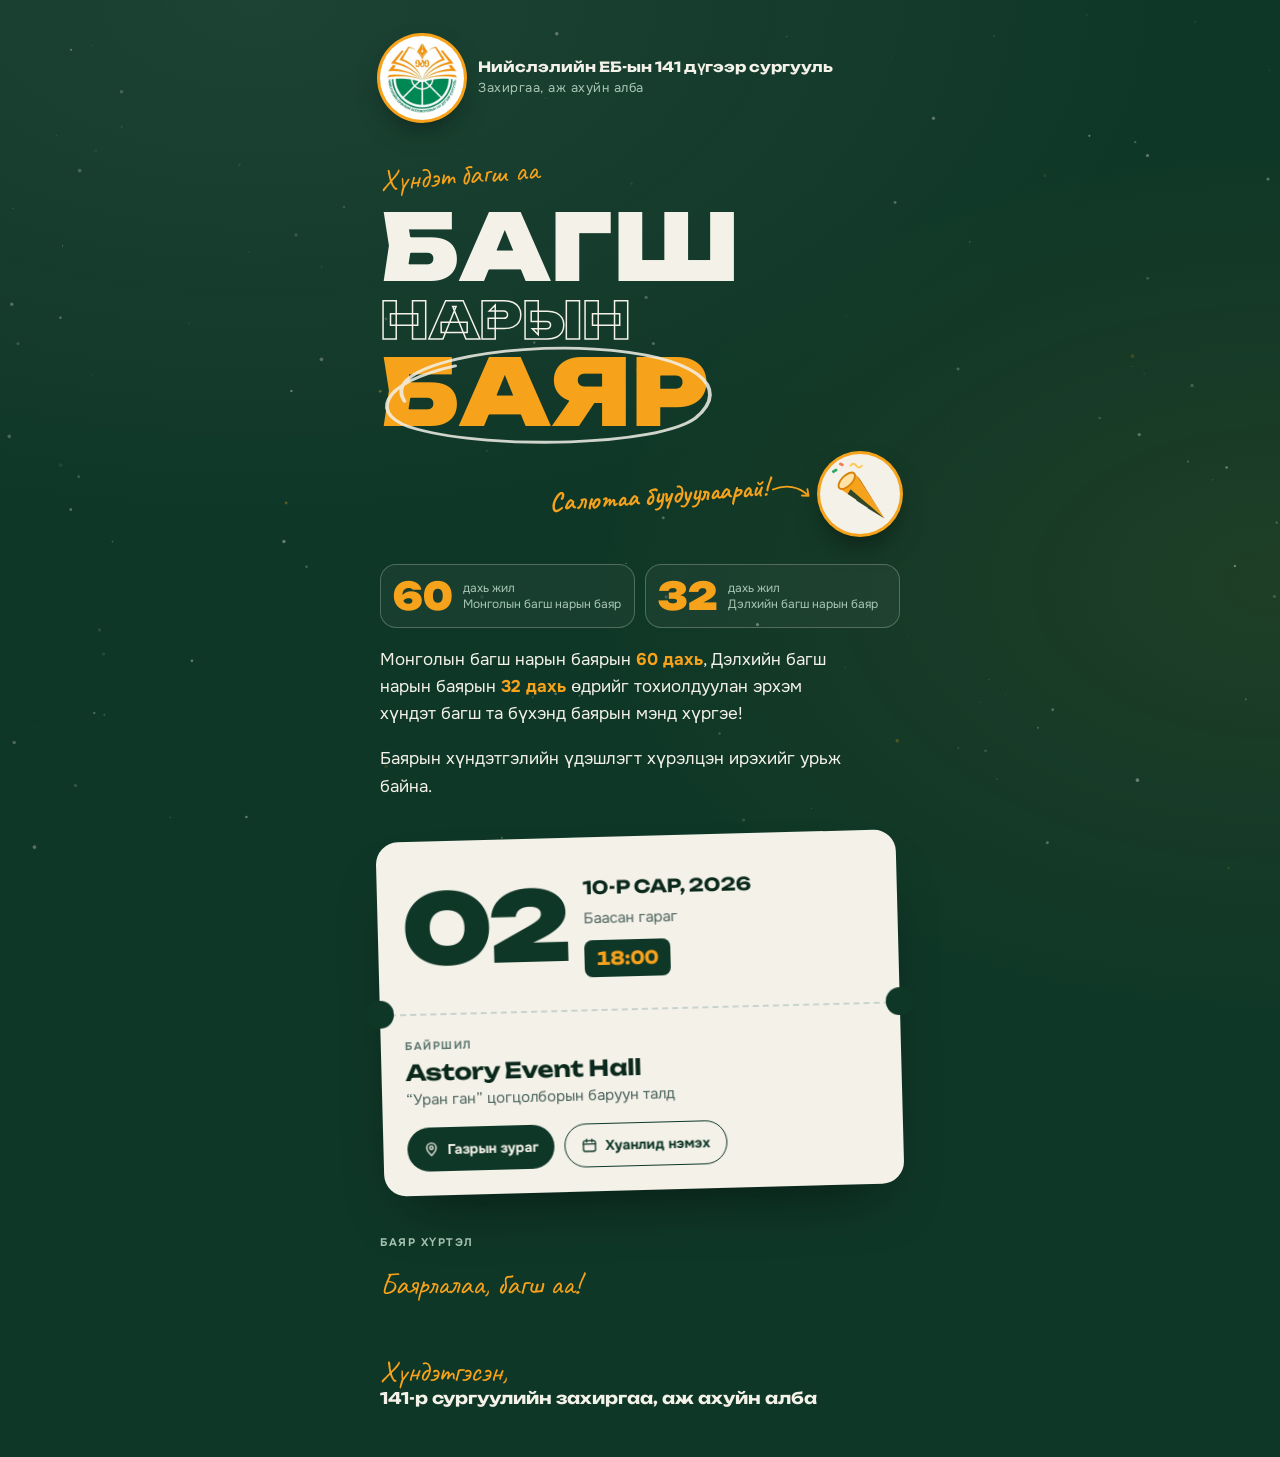
==== urilga/index.html @ 79b298d9 "Багш нарын баярын урилга нэмэв (urilga/) Co-Authored-By: Claude Opus 5.5 <noreply@anthropic.com> Cla" ====
<!doctype html>
<html lang="mn">
<head>
<meta charset="utf-8">
<meta name="viewport" content="width=device-width, initial-scale=1, viewport-fit=cover">
<meta name="theme-color" content="#0F3727">
<meta property="og:title" content="Багш нарын баярын урилга">
<meta property="og:description" content="141-р сургуулийн захиргаа, аж ахуйн алба · 2026.10.02, 18:00 · Astory Event Hall">
<style>html,body{margin:0}:root{padding-top:env(safe-area-inset-top,0px);padding-bottom:env(safe-area-inset-bottom,0px)}img{max-width:100%}[hidden]{display:none!important}</style>
<title>Багш нарын баярын урилга</title>
<link rel="preconnect" href="https://fonts.googleapis.com">
<link rel="preconnect" href="https://fonts.gstatic.com" crossorigin>
<link rel="stylesheet" href="https://fonts.googleapis.com/css2?family=Unbounded:wght@400;700;900&family=Onest:wght@400;500;700&family=Caveat:wght@600;700&display=swap">
<style>
  :root {
    color-scheme: dark;
    --board: #0F3727;
    --board-2: #15472F;
    --board-3: #0A281B;
    --chalk: #F3F1E8;
    --chalk-dim: #A9C6B5;
    --marigold: #F7A21B;
    --coral: #F2795A;
    --display: "Unbounded", "Arial Black", Arial, sans-serif;
    --body: "Onest", "Segoe UI", Arial, sans-serif;
    --hand: "Caveat", "Comic Sans MS", cursive;
  }
  html { background: var(--board-3); }
  body {
    background:
      radial-gradient(120% 60% at 20% 0%, rgba(255,255,255,.06), transparent 60%),
      radial-gradient(90% 50% at 100% 40%, rgba(247,162,27,.07), transparent 60%),
      var(--board);
    color: var(--chalk);
    font-family: var(--body);
    font-size: 16px;
    line-height: 1.6;
    min-height: 100%;
    padding: 0 16px;
    overflow-x: hidden;
  }
  #dust { position: fixed; inset: 0; width: 100%; height: 100%; pointer-events: none; z-index: 0; }
  .wrap { position: relative; z-index: 1; max-width: 520px; margin: 0 auto; padding-block: 36px 48px; }

  .top { display: flex; align-items: center; gap: 14px; }
  .logo {
    width: 84px; height: 84px; flex: none; border-radius: 50%; background: #fff;
    padding: 6px; box-sizing: border-box; object-fit: contain;
    box-shadow: 0 0 0 3px var(--marigold), 0 12px 30px -10px rgba(0,0,0,.6);
  }
  .org { display: grid; gap: 2px; min-width: 0; }
  .school { font-family: var(--display); font-weight: 700; font-size: 14px; line-height: 1.3; text-wrap: balance; }
  .from { font-size: 13px; color: var(--chalk-dim); letter-spacing: .04em; }

  .hero { margin-top: 40px; position: relative; }
  .hero .kicker { font-family: var(--hand); font-size: 30px; color: var(--marigold); line-height: 1; transform: rotate(-4deg); display: inline-block; }
  h1 { margin: 10px 0 0; font-family: var(--display); font-weight: 900; line-height: .95; letter-spacing: -.02em; text-transform: uppercase; }
  h1 .l1 { display: block; font-size: clamp(54px, 17vw, 92px); }
  h1 .l2 { display: block; font-size: clamp(30px, 9.4vw, 51px); color: transparent; -webkit-text-stroke: 1.5px var(--chalk); margin-top: 6px; }
  h1 .l3 { display: inline-block; position: relative; font-size: clamp(54px, 17vw, 92px); color: var(--marigold); margin-top: 4px; }
  .ring { position: absolute; left: -8%; top: -14%; width: 116%; height: 128%; overflow: visible; pointer-events: none; }
  .ring path { fill: none; stroke: var(--chalk); stroke-width: 3; stroke-linecap: round; stroke-dasharray: 900; stroke-dashoffset: 0; animation: draw 1.4s .5s ease-out backwards; opacity: .85; }
  @keyframes draw { from { stroke-dashoffset: 900; } }

  .rise { animation: rise .8s cubic-bezier(.2,.7,.2,1) backwards; }
  .d1 { animation-delay: .05s } .d2 { animation-delay: .15s } .d3 { animation-delay: .25s } .d4 { animation-delay: .35s }
  @keyframes rise { from { transform: translateY(18px); } }

  .note { margin: 18px 0 0; font-size: 17px; max-width: 42ch; color: var(--chalk); }
  .years { display: grid; grid-template-columns: 1fr 1fr; gap: 10px; margin-top: 30px; }
  .yr { display: flex; align-items: center; gap: 10px; border: 1.5px solid rgba(243,241,232,.25); border-radius: 16px; padding: 12px 12px; background: rgba(255,255,255,.04); }
  .yn { font-family: var(--display); font-weight: 900; font-size: 38px; line-height: 1; color: var(--marigold); font-variant-numeric: tabular-nums; }
  .yt { font-size: 12px; line-height: 1.35; color: var(--chalk-dim); }
  .note b { color: var(--marigold); font-weight: 700; }

  /* Ticket */
  .ticket {
    margin-top: 36px; background: var(--chalk); color: var(--board-3);
    border-radius: 22px; position: relative;
    box-shadow: 0 30px 60px -30px rgba(0,0,0,.6);
    transform: rotate(-1.5deg);
  }
  .ticket::before, .ticket::after {
    content: ""; position: absolute; top: 158px; width: 28px; height: 28px; border-radius: 50%; background: var(--board);
  }
  .ticket::before { left: -14px; } .ticket::after { right: -14px; }
  .t-date { display: grid; grid-template-columns: auto 1fr; gap: 16px; align-items: center; padding: 26px 24px 22px; height: 172px; box-sizing: border-box; }
  .t-day { font-family: var(--display); font-weight: 900; font-size: 96px; line-height: .85; letter-spacing: -.04em; color: var(--board); }
  .t-meta { display: grid; gap: 4px; }
  .t-meta .m { font-family: var(--display); font-weight: 700; font-size: 18px; text-transform: uppercase; }
  .t-meta .w { font-size: 15px; color: #4B635C; }
  .t-meta .time { display: inline-block; justify-self: start; margin-top: 6px; background: var(--board); color: var(--marigold); font-family: var(--display); font-weight: 700; font-size: 18px; padding: 4px 12px; border-radius: 8px; font-variant-numeric: tabular-nums; }
  .t-place { border-top: 2px dashed #C9D3CD; padding: 22px 24px 24px; }
  .label { font-size: 11px; font-weight: 700; letter-spacing: .14em; text-transform: uppercase; color: #5E7770; }
  .venue { font-family: var(--display); font-weight: 700; font-size: 22px; line-height: 1.2; margin-top: 4px; }
  .venue-sub { font-size: 15px; color: #4B635C; margin-top: 2px; }
  .actions { display: flex; flex-wrap: wrap; gap: 10px; margin-top: 16px; }
  .btn {
    display: inline-flex; align-items: center; gap: 8px; text-decoration: none;
    font-weight: 700; font-size: 14px; border-radius: 999px; padding: 10px 16px;
    transition: transform .15s ease, background .15s ease;
  }
  .btn:hover { transform: translateY(-2px); }
  .btn:focus-visible { outline: 3px solid var(--coral); outline-offset: 3px; }
  .btn.primary { background: var(--board); color: var(--chalk); }
  .btn.ghost { border: 1.5px solid var(--board); color: var(--board); }
  .btn svg { width: 16px; height: 16px; }

  /* Countdown */
  .count { margin-top: 44px; }
  .count .label { color: var(--chalk-dim); }
  .cells { display: grid; grid-template-columns: repeat(4, 1fr); gap: 8px; margin-top: 10px; }
  .cell { border: 1.5px solid rgba(243,241,232,.25); border-radius: 14px; padding: 12px 6px 10px; text-align: center; background: rgba(255,255,255,.03); }
  .cell .n { font-family: var(--display); font-weight: 700; font-size: clamp(24px, 7vw, 34px); line-height: 1; font-variant-numeric: tabular-nums; }
  .cell .u { font-size: 12px; color: var(--chalk-dim); margin-top: 6px; }
  .done { font-family: var(--hand); font-size: 30px; color: var(--marigold); margin-top: 8px; }

  .sign { margin-top: 48px; display: grid; gap: 2px; }
  .sign .h { font-family: var(--hand); font-size: 30px; color: var(--marigold); line-height: 1; }
  .sign .w { font-family: var(--display); font-weight: 700; font-size: 16px; line-height: 1.35; }
  .sign .s { font-size: 14px; color: var(--chalk-dim); }

  @media (max-width: 380px) {
    .t-day { font-size: 78px; }
    .t-date { padding: 22px 18px 18px; gap: 12px; }
    .t-place { padding: 20px 18px 22px; }
  }
  @media (prefers-reduced-motion: reduce) {
    .rise, .ring path, .ch, .logo, .float, .n.flip, .popper, .popper .cone, .popper .bits { animation: none !important; }
    .btn:hover { transform: none; }
  }

  /* Motion */
  .ch { display: inline-block; animation: pop .7s cubic-bezier(.2,1.4,.4,1) backwards; will-change: transform; }
  @keyframes pop { from { transform: translateY(.55em) rotate(10deg) scale(.7); opacity: .15; } }
  .logo { animation: spinIn 1.1s cubic-bezier(.2,.8,.2,1) backwards, halo 3.2s 1.2s ease-in-out infinite; }
  @keyframes spinIn { from { transform: rotateY(260deg) scale(.6); } }
  @keyframes halo {
    0%,100% { box-shadow: 0 0 0 3px var(--marigold), 0 0 0 3px rgba(247,162,27,.35), 0 12px 30px -10px rgba(0,0,0,.6); }
    50% { box-shadow: 0 0 0 3px var(--marigold), 0 0 0 12px rgba(247,162,27,0), 0 12px 30px -10px rgba(0,0,0,.6); }
  }
  .logo:focus-visible { outline: 3px solid var(--chalk); outline-offset: 4px; }
  .float { animation: float 6s ease-in-out infinite; }
  @keyframes float { 0%,100% { transform: translateY(0); } 50% { transform: translateY(-8px); } }
  .ticket { transition: transform .25s ease-out; transform-style: preserve-3d; }
  .n.flip { animation: flip .45s cubic-bezier(.3,1.3,.5,1); }
  @keyframes flip { from { transform: rotateX(90deg); opacity: .3; } }
  .pop-row { display: flex; align-items: center; justify-content: flex-end; gap: 6px; margin-top: 18px; }
  .popper {
    position: relative; flex: none;
    width: 80px; height: 80px; border-radius: 50%; border: 0; padding: 6px; cursor: pointer;
    background: var(--chalk); box-shadow: 0 0 0 3px var(--marigold), 0 14px 30px -8px rgba(0,0,0,.6);
    -webkit-tap-highlight-color: transparent; touch-action: manipulation;
    animation: nudge 4s 2s ease-in-out infinite;
    transition: transform .12s ease;
  }
  .popper:active { transform: scale(.93); }
  .popper:focus-visible { outline: 3px solid var(--chalk); outline-offset: 5px; }
  .pop-svg { width: 100%; height: 100%; display: block; overflow: visible; }
  .popper .cone { transform-origin: 62px 62px; }
  .popper.fire .cone { animation: recoil .45s cubic-bezier(.2,1.5,.4,1); }
  .popper.fire .bits { animation: bitsOut .45s ease-out; }
  @keyframes recoil { 0% { transform: translate(6px,6px) scale(.9); } 100% { transform: none; } }
  @keyframes bitsOut { 0% { transform: translate(-8px,-8px) scale(1.3); opacity: .2; } 100% { transform: none; opacity: 1; } }
  @keyframes nudge { 0%, 80%, 100% { transform: rotate(0); } 84% { transform: rotate(-12deg); } 88% { transform: rotate(10deg); } 92% { transform: rotate(-6deg); } 96% { transform: rotate(3deg); } }
  .hint {
    display: inline-flex; align-items: flex-end; gap: 2px;
    font-family: var(--hand); font-size: 26px; font-weight: 700; line-height: 1.05; color: var(--marigold);
    transform: rotate(-4deg); text-align: right;
  }
  .hint .arrow { width: 44px; height: 24px; flex: none; margin-bottom: -6px; }
  #confetti { position: fixed; inset: 0; width: 100%; height: 100%; pointer-events: none; z-index: 5; }
</style>
</head>
<body>


<canvas id="dust" aria-hidden="true"></canvas>
<canvas id="confetti" aria-hidden="true"></canvas>

<main class="wrap">
  <div class="top rise d1">
    <img class="logo" id="logo" src="[data-uri]" alt="Нийслэлийн ерөнхий боловсролын 141 дүгээр сургуулийн лого" width="84" height="84">
    <div class="org">
      <span class="school">Нийслэлийн ЕБ-ын 141 дүгээр сургууль</span>
      <span class="from">Захиргаа, аж ахуйн алба</span>
    </div>
  </div>

  <section class="hero rise d2">
    <span class="kicker">Хүндэт багш аа</span>
    <h1>
      <span class="l1">Багш</span>
      <span class="l2">нарын</span>
      <span class="l3">баяр
        <svg class="ring" viewBox="0 0 300 120" preserveAspectRatio="none" aria-hidden="true">
          <path d="M40 70 C 20 30, 120 8, 190 14 C 270 20, 300 55, 270 88 C 240 118, 110 122, 50 100 C 10 86, 20 50, 80 32"/>
        </svg>
      </span>
    </h1>

    <div class="pop-row">
      <span class="hint" aria-hidden="true">Салютаа буудуулаарай!
        <svg viewBox="0 0 60 30" class="arrow"><path d="M4 8 C 22 2, 40 6, 52 20 M52 20 l-9 -1 M52 20 l-1 -9" fill="none" stroke="currentColor" stroke-width="2.5" stroke-linecap="round"/></svg>
      </span>
    <button class="popper" id="popper" type="button" aria-label="Цаасан салют буудуулах">
      <svg class="pop-svg" viewBox="0 0 72 72" aria-hidden="true">
        <g class="cone">
          <path d="M62 62 L14 30 Q20 18 30 14 Z" fill="#F7A21B"/>
          <path d="M62 62 L23 36 L26 31 Z M62 62 L32 43 L35 39 Z M62 62 L44 51 L46 48 Z" fill="#0F3727" opacity=".85"/>
          <path d="M62 62 L36 20 Q34 18 30 14 Z" fill="#D9820A"/>
          <ellipse cx="22" cy="22" rx="11" ry="5.5" transform="rotate(-45 22 22)" fill="#FFE2A8" stroke="#D9820A" stroke-width="2"/>
        </g>
        <g class="bits">
          <rect x="6" y="10" width="6" height="3" rx="1" fill="#2FA866" transform="rotate(-30 9 11)"/>
          <rect x="14" y="3" width="5" height="3" rx="1" fill="#F2795A" transform="rotate(25 16 4)"/>
          <circle cx="4" cy="22" r="2" fill="#F3F1E8"/>
          <path d="M26 6 q3 -4 6 0 t6 0" fill="none" stroke="#FFC857" stroke-width="2" stroke-linecap="round"/>
        </g>
      </svg>
    </button>
    </div>
    <div class="years">
      <div class="yr"><span class="yn" data-to="60">60</span><span class="yt">дахь жил<br>Монголын багш нарын баяр</span></div>
      <div class="yr"><span class="yn" data-to="32">32</span><span class="yt">дахь жил<br>Дэлхийн багш нарын баяр</span></div>
    </div>
    <p class="note">Монголын багш нарын баярын <b>60 дахь</b>, Дэлхийн багш нарын баярын <b>32 дахь</b> өдрийг тохиолдуулан эрхэм хүндэт багш та бүхэнд баярын мэнд хүргэе!</p>
    <p class="note">Баярын хүндэтгэлийн үдэшлэгт хүрэлцэн ирэхийг урьж байна.</p>
  </section>

  <div class="float"><article class="ticket rise d3" id="ticket" aria-label="Үдэшлэгийн мэдээлэл">
    <div class="t-date">
      <div class="t-day" aria-hidden="true">02</div>
      <div class="t-meta">
        <span class="m">10-р сар, 2026</span>
        <span class="w">Баасан гараг</span>
        <span class="time">18:00</span>
      </div>
    </div>
    <div class="t-place">
      <div class="label">Байршил</div>
      <div class="venue">Astory Event Hall</div>
      <div class="venue-sub">“Уран ган” цогцолборын баруун талд</div>
      <div class="actions">
        <a class="btn primary" href="https://www.google.com/maps/search/?api=1&amp;query=Astory+Event+Hall+Ulaanbaatar" target="_blank" rel="noopener">
          <svg viewBox="0 0 24 24" fill="none" stroke="currentColor" stroke-width="2" stroke-linecap="round" stroke-linejoin="round" aria-hidden="true"><path d="M12 21s-7-6.2-7-11.5A7 7 0 0 1 19 9.5C19 14.8 12 21 12 21z"/><circle cx="12" cy="9.5" r="2.5"/></svg>
          Газрын зураг
        </a>
        <a class="btn ghost" href="https://calendar.google.com/calendar/render?action=TEMPLATE&amp;text=%D0%91%D0%B0%D0%B3%D1%88%20%D0%BD%D0%B0%D1%80%D1%8B%D0%BD%20%D0%B1%D0%B0%D1%8F%D1%80%D1%8B%D0%BD%20%D2%AF%D0%B4%D1%8D%D1%88%D0%BB%D1%8D%D0%B3&amp;dates=20261002T100000Z/20261002T140000Z&amp;location=Astory%20Event%20Hall%2C%20%D0%A3%D0%BB%D0%B0%D0%B0%D0%BD%D0%B1%D0%B0%D0%B0%D1%82%D0%B0%D1%80&amp;details=141-%D1%80%20%D1%81%D1%83%D1%80%D0%B3%D1%83%D1%83%D0%BB%D0%B8%D0%B9%D0%BD%20%D1%83%D1%80%D0%B8%D0%BB%D0%B3%D0%B0" target="_blank" rel="noopener">
          <svg viewBox="0 0 24 24" fill="none" stroke="currentColor" stroke-width="2" stroke-linecap="round" stroke-linejoin="round" aria-hidden="true"><rect x="3" y="5" width="18" height="16" rx="3"/><path d="M3 10h18M8 3v4M16 3v4"/></svg>
          Хуанлид нэмэх
        </a>
      </div>
    </div>
  </article></div>

  <section class="count rise d4" aria-live="polite">
    <div class="label">Баяр хүртэл</div>
    <div class="cells" id="cells">
      <div class="cell"><div class="n" id="cd-d">4</div><div class="u">хоног</div></div>
      <div class="cell"><div class="n" id="cd-h">04</div><div class="u">цаг</div></div>
      <div class="cell"><div class="n" id="cd-m">00</div><div class="u">минут</div></div>
      <div class="cell"><div class="n" id="cd-s">00</div><div class="u">секунд</div></div>
    </div>
    <div class="done" id="done" hidden></div>
  </section>

  <footer class="sign">
    <span class="h">Хүндэтгэсэн,</span>
    <span class="w">141-р сургуулийн захиргаа, аж ахуйн алба</span>
  </footer>
</main>


<script>
  // Countdown
  (function () {
    var target = Date.parse('2026-10-02T18:00:00+08:00');
    var end = target + 5 * 3600000;
    var el = { d: document.getElementById('cd-d'), h: document.getElementById('cd-h'), m: document.getElementById('cd-m'), s: document.getElementById('cd-s') };
    var cells = document.getElementById('cells'), done = document.getElementById('done');
    function pad(n) { return (n < 10 ? '0' : '') + n; }
    function tick() {
      var now = Date.now(), diff = target - now;
      if (diff <= 0) {
        cells.hidden = true; done.hidden = false;
        done.textContent = now < end ? 'Баяр эхэллээ, тавтай морилно уу!' : 'Баярлалаа, багш аа!';
        return;
      }
      var s = Math.floor(diff / 1000);
      set(el.d, String(Math.floor(s / 86400)));
      set(el.h, pad(Math.floor(s % 86400 / 3600)));
      set(el.m, pad(Math.floor(s % 3600 / 60)));
      set(el.s, pad(s % 60));
    }
    function set(node, v) {
      if (node.textContent === v) return;
      node.textContent = v;
      node.classList.remove('flip'); void node.offsetWidth; node.classList.add('flip');
    }
    tick(); setInterval(tick, 1000);
  })();

  // Chalk dust
  (function () {
    var c = document.getElementById('dust'), ctx = c.getContext('2d');
    var reduce = window.matchMedia && matchMedia('(prefers-reduced-motion: reduce)').matches;
    var dpr = Math.min(window.devicePixelRatio || 1, 2), W, H, P = [];
    function size() {
      W = c.clientWidth; H = c.clientHeight;
      c.width = W * dpr; c.height = H * dpr; ctx.setTransform(dpr, 0, 0, dpr, 0, 0);
    }
    function make() {
      P = [];
      var n = Math.round(W * H / 9000);
      for (var i = 0; i < n; i++) P.push({ x: Math.random() * W, y: Math.random() * H, r: Math.random() * 1.6 + .3, v: Math.random() * .25 + .05, a: Math.random() * .35 + .05, w: Math.random() * Math.PI * 2, g: Math.random() < .12 });
    }
    function draw() {
      ctx.clearRect(0, 0, W, H);
      for (var i = 0; i < P.length; i++) {
        var p = P[i];
        ctx.fillStyle = p.g ? 'rgba(247,162,27,' + p.a + ')' : 'rgba(243,241,232,' + p.a + ')';
        ctx.beginPath(); ctx.arc(p.x, p.y, p.r, 0, 6.283); ctx.fill();
        if (!reduce) {
          p.y -= p.v; p.w += .01; p.x += Math.sin(p.w) * .15;
          if (p.y < -5) { p.y = H + 5; p.x = Math.random() * W; }
        }
      }
      if (!reduce) requestAnimationFrame(draw);
    }
    size(); make(); draw();
    window.addEventListener('resize', function () { size(); make(); if (reduce) draw(); });
  })();
</script>

<script>
  (function () {
    var reduce = window.matchMedia && matchMedia('(prefers-reduced-motion: reduce)').matches;

    // Headline: letters pop in one by one
    var delay = 0.25;
    function split(textNode) {
      var t = textNode.textContent.trim(); if (!t) return;
      var frag = document.createDocumentFragment();
      Array.from(t).forEach(function (c) {
        var sp = document.createElement('span');
        sp.className = 'ch'; sp.textContent = c;
        sp.style.animationDelay = delay.toFixed(2) + 's'; delay += 0.05;
        frag.appendChild(sp);
      });
      textNode.parentNode.replaceChild(frag, textNode);
    }
    ['.l1', '.l2', '.l3'].forEach(function (sel) {
      var el = document.querySelector('h1 ' + sel);
      Array.from(el.childNodes).forEach(function (n) { if (n.nodeType === 3) split(n); });
      delay += 0.1;
    });
    document.querySelector('h1').setAttribute('aria-label', 'Багш нарын баяр');

    // 60 / 32 count up
    if (!reduce) {
      document.querySelectorAll('.yn[data-to]').forEach(function (el) {
        var to = +el.dataset.to, t0 = null, dur = 1400;
        function step(t) {
          if (!t0) t0 = t;
          var k = Math.min((t - t0) / dur, 1), e = 1 - Math.pow(1 - k, 3);
          el.textContent = Math.round(to * e);
          if (k < 1) requestAnimationFrame(step);
        }
        setTimeout(function () { requestAnimationFrame(step); }, 600);
      });
    }

    // Ticket tilt toward the pointer
    var ticket = document.getElementById('ticket');
    if (!reduce && window.matchMedia('(hover: hover)').matches) {
      ticket.addEventListener('pointermove', function (e) {
        var r = ticket.getBoundingClientRect();
        var x = (e.clientX - r.left) / r.width - .5, y = (e.clientY - r.top) / r.height - .5;
        ticket.style.transform = 'perspective(900px) rotateX(' + (-y * 8) + 'deg) rotateY(' + (x * 10) + 'deg) rotate(-1.5deg)';
      });
      ticket.addEventListener('pointerleave', function () { ticket.style.transform = ''; });
    }

    // Confetti
    var c = document.getElementById('confetti'), ctx = c.getContext('2d');
    var dpr = Math.min(window.devicePixelRatio || 1, 2), W, H, bits = [], running = false;
    var colors = ['#F7A21B', '#FFC857', '#2FA866', '#F3F1E8', '#F2795A'];
    function size() { W = c.clientWidth; H = c.clientHeight; c.width = W * dpr; c.height = H * dpr; ctx.setTransform(dpr, 0, 0, dpr, 0, 0); }
    size(); window.addEventListener('resize', size);
    function burst(x, y, n, dir, spread, power) {
      for (var i = 0; i < n; i++) {
        var a = dir + (Math.random() - .5) * spread, v = (8 + Math.random() * 10) * power;
        bits.push({ x: x, y: y, vx: Math.cos(a) * v, vy: Math.sin(a) * v, w: 6 + Math.random() * 6, h: 3 + Math.random() * 4,
          r: Math.random() * 6.28, vr: (Math.random() - .5) * .35, col: colors[i % colors.length], life: 0 });
      }
      if (!running) { running = true; requestAnimationFrame(loop); }
    }
    function loop() {
      ctx.clearRect(0, 0, W, H);
      bits = bits.filter(function (b) { return b.y < H + 40 && b.life < 260; });
      bits.forEach(function (b) {
        b.vy += .22; b.vx *= .985; b.vy *= .985; b.x += b.vx + Math.sin(b.life / 9) * .6; b.y += b.vy; b.r += b.vr; b.life++;
        ctx.save(); ctx.translate(b.x, b.y); ctx.rotate(b.r); ctx.scale(1, Math.cos(b.life / 6));
        ctx.fillStyle = b.col; ctx.fillRect(-b.w / 2, -b.h / 2, b.w, b.h); ctx.restore();
      });
      if (bits.length) requestAnimationFrame(loop); else { running = false; ctx.clearRect(0, 0, W, H); }
    }
    var popper = document.getElementById('popper'), count = 0;
    popper.addEventListener('click', function () {
      var r = popper.getBoundingClientRect();
      var x = r.left + r.width * .3, y = r.top + r.height * .3;
      popper.classList.remove('fire'); void popper.offsetWidth; popper.classList.add('fire');
      popper.classList.add('used');
      var small = W < 500;
      burst(x, y, small ? 110 : 150, -Math.PI * .75, .95, small ? 1 : 1.25);
      if (++count % 3 === 0) setTimeout(function () { burst(W * .5, H + 10, small ? 90 : 130, -Math.PI / 2, 1.1, small ? 1.1 : 1.35); }, 180);
      try { navigator.vibrate && navigator.vibrate(30); } catch (e) {}
    });
  })();
</script>

</body>
</html>
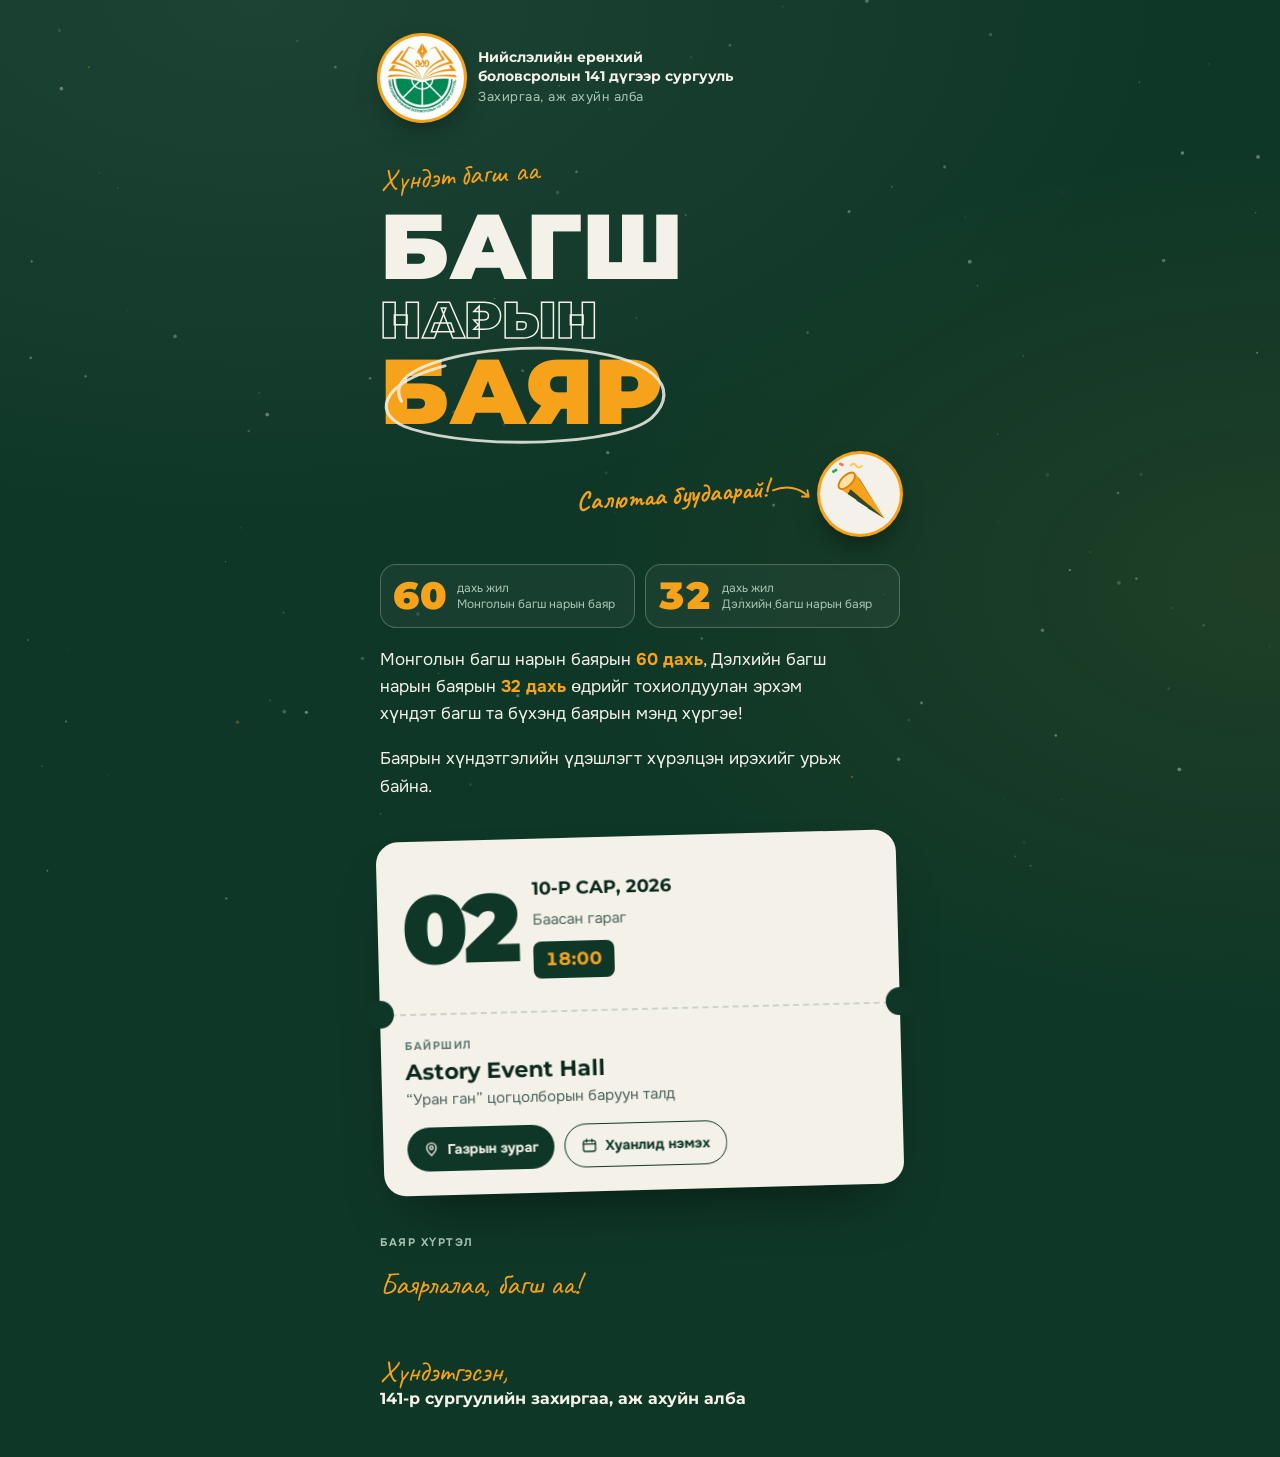
==== commit b3da62cd: "Урилга: Ө, Ү үсгийн фонт засав, сургуулийн нэр бүтнээр, салютын бичиг засав Co-Authored-By: Claude O" ====
--- a/urilga/index.html
+++ b/urilga/index.html
@@ -10,7 +10,7 @@
 <title>Багш нарын баярын урилга</title>
 <link rel="preconnect" href="https://fonts.googleapis.com">
 <link rel="preconnect" href="https://fonts.gstatic.com" crossorigin>
-<link rel="stylesheet" href="https://fonts.googleapis.com/css2?family=Unbounded:wght@400;700;900&family=Onest:wght@400;500;700&family=Caveat:wght@600;700&display=swap">
+<link rel="stylesheet" href="https://fonts.googleapis.com/css2?family=Montserrat:wght@600;700;800;900&family=Onest:wght@400;500;700&family=Caveat:wght@600;700&display=swap">
 <style>
   :root {
     color-scheme: dark;
@@ -21,7 +21,7 @@
     --chalk-dim: #A9C6B5;
     --marigold: #F7A21B;
     --coral: #F2795A;
-    --display: "Unbounded", "Arial Black", Arial, sans-serif;
+    --display: "Montserrat", "Arial Black", Arial, sans-serif;
     --body: "Onest", "Segoe UI", Arial, sans-serif;
     --hand: "Caveat", "Comic Sans MS", cursive;
   }
@@ -182,7 +182,7 @@
   <div class="top rise d1">
     <img class="logo" id="logo" src="[data-uri]" alt="Нийслэлийн ерөнхий боловсролын 141 дүгээр сургуулийн лого" width="84" height="84">
     <div class="org">
-      <span class="school">Нийслэлийн ЕБ-ын 141 дүгээр сургууль</span>
+      <span class="school">Нийслэлийн ерөнхий боловсролын 141 дүгээр сургууль</span>
       <span class="from">Захиргаа, аж ахуйн алба</span>
     </div>
   </div>
@@ -200,10 +200,10 @@
     </h1>
 
     <div class="pop-row">
-      <span class="hint" aria-hidden="true">Салютаа буудуулаарай!
+      <span class="hint" aria-hidden="true">Салютаа буудаарай!
         <svg viewBox="0 0 60 30" class="arrow"><path d="M4 8 C 22 2, 40 6, 52 20 M52 20 l-9 -1 M52 20 l-1 -9" fill="none" stroke="currentColor" stroke-width="2.5" stroke-linecap="round"/></svg>
       </span>
-    <button class="popper" id="popper" type="button" aria-label="Цаасан салют буудуулах">
+    <button class="popper" id="popper" type="button" aria-label="Цаасан салют буудах">
       <svg class="pop-svg" viewBox="0 0 72 72" aria-hidden="true">
         <g class="cone">
           <path d="M62 62 L14 30 Q20 18 30 14 Z" fill="#F7A21B"/>
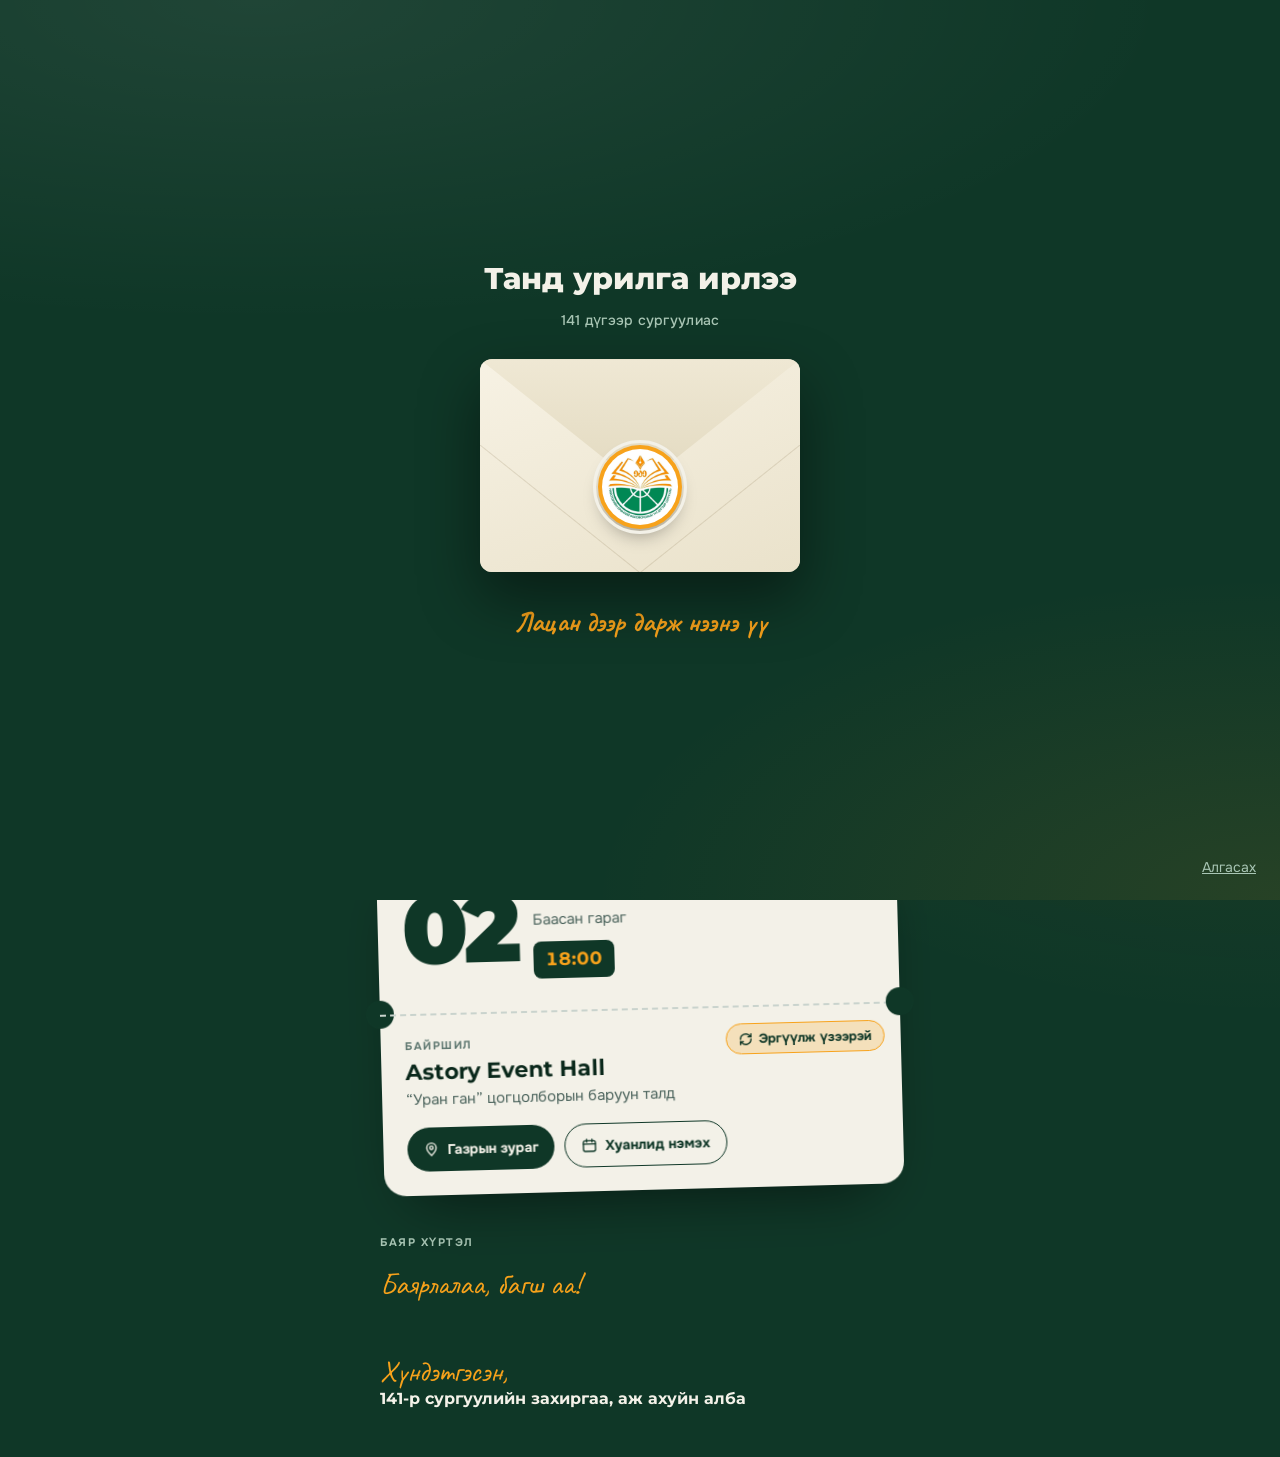
==== commit 87f73343: "Урилга: дугтуй нээгдэх эхлэл, эргэдэг тасалбар ба санамсаргүй магтаал, 60-ын гялбаа Co-Authored-By: " ====
--- a/urilga/index.html
+++ b/urilga/index.html
@@ -70,20 +70,142 @@
   .years { display: grid; grid-template-columns: 1fr 1fr; gap: 10px; margin-top: 30px; }
   .yr { display: flex; align-items: center; gap: 10px; border: 1.5px solid rgba(243,241,232,.25); border-radius: 16px; padding: 12px 12px; background: rgba(255,255,255,.04); }
   .yn { font-family: var(--display); font-weight: 900; font-size: 38px; line-height: 1; color: var(--marigold); font-variant-numeric: tabular-nums; }
+  .yr { position: relative; }
+  .shine {
+    background: linear-gradient(100deg, var(--marigold) 35%, #FFF4D6 50%, var(--marigold) 65%);
+    background-size: 300% 100%; -webkit-background-clip: text; background-clip: text; color: transparent;
+    animation: shine 3s 1.2s linear infinite;
+  }
+  @keyframes shine { from { background-position: 100% 0; } to { background-position: 0 0; } }
+  .spark {
+    position: absolute; width: 12px; height: 12px; background: #FFE39B; pointer-events: none;
+    clip-path: polygon(50% 0, 62% 38%, 100% 50%, 62% 62%, 50% 100%, 38% 62%, 0 50%, 38% 38%);
+    transform: scale(0); animation: twinkle 2.4s ease-in-out infinite;
+  }
+  .spark.s1 { left: 6px; top: -6px; animation-delay: 1.2s; }
+  .spark.s2 { left: 60px; top: 8px; width: 9px; height: 9px; animation-delay: 2s; }
+  .spark.s3 { left: 34px; bottom: -6px; width: 10px; height: 10px; animation-delay: 2.8s; }
+  @keyframes twinkle { 0%, 100% { transform: scale(0) rotate(0); } 45% { transform: scale(1) rotate(90deg); } 60% { transform: scale(0) rotate(120deg); } }
+
+  /* Envelope intro */
+  body.sealed { overflow: hidden; }
+  body.sealed .rise, body.sealed .ch, body.sealed .ring path, body.sealed .logo { animation-play-state: paused; }
+  .intro {
+    position: fixed; inset: 0; z-index: 50;
+    display: flex; flex-direction: column; align-items: center; justify-content: center; gap: 28px;
+    padding: calc(24px + env(safe-area-inset-top, 0px)) 16px calc(24px + env(safe-area-inset-bottom, 0px));
+    background:
+      radial-gradient(120% 60% at 20% 0%, rgba(255,255,255,.07), transparent 60%),
+      radial-gradient(90% 60% at 100% 100%, rgba(247,162,27,.10), transparent 60%),
+      var(--board);
+    transition: opacity .7s ease, visibility 0s .7s;
+  }
+  .intro.gone { opacity: 0; visibility: hidden; }
+  .intro-top { margin: 0; font-family: var(--display); font-weight: 800; font-size: clamp(22px, 6.4vw, 30px); text-align: center; text-wrap: balance; transition: opacity .4s; }
+  .intro-top small { display: block; font-family: var(--body); font-weight: 500; font-size: 14px; color: var(--chalk-dim); margin-top: 6px; letter-spacing: .02em; }
+  .env { position: relative; width: min(320px, 84vw); aspect-ratio: 3 / 2; perspective: 1200px; filter: drop-shadow(0 26px 30px rgba(0,0,0,.45)); animation: envIn .9s cubic-bezier(.2,.9,.3,1.2) backwards; }
+  @keyframes envIn { from { transform: translateY(40px) rotate(-6deg) scale(.9); opacity: 0; } }
+  .env-back { position: absolute; inset: 0; background: #DCD4BD; border-radius: 12px; }
+  .env-card {
+    position: absolute; left: 7%; right: 7%; top: 7%; bottom: 7%; z-index: 1;
+    background: var(--board); border: 2px solid var(--marigold); border-radius: 10px;
+    display: flex; flex-direction: column; align-items: center; justify-content: flex-start; padding-top: 14%; gap: 4px;
+    color: var(--chalk); text-align: center;
+    transition: transform 1s .5s cubic-bezier(.2,.8,.2,1);
+  }
+  .env-card b { font-family: var(--display); font-weight: 900; font-size: clamp(17px, 5vw, 21px); text-transform: uppercase; letter-spacing: -.01em; }
+  .env-card span { font-size: 13px; color: var(--marigold); font-weight: 700; letter-spacing: .08em; }
+  .env-front {
+    position: absolute; inset: 0; z-index: 2; border-radius: 12px;
+    background: linear-gradient(160deg, #F7F2E4, #EAE2CB);
+    clip-path: polygon(0 0, 50% 56%, 100% 0, 100% 100%, 0 100%);
+  }
+  .env-front::after {
+    content: ""; position: absolute; inset: 0;
+    background: linear-gradient(to top right, transparent calc(50% - 1px), rgba(120,100,60,.18) 50%, transparent calc(50% + 1px)) left bottom / 50% 60% no-repeat,
+                linear-gradient(to top left, transparent calc(50% - 1px), rgba(120,100,60,.18) 50%, transparent calc(50% + 1px)) right bottom / 50% 60% no-repeat;
+  }
+  .env-flap {
+    position: absolute; left: 0; right: 0; top: 0; height: 60%; z-index: 3;
+    background: linear-gradient(180deg, #EFE8D4, #E2D9BF);
+    clip-path: polygon(0 0, 100% 0, 50% 100%); border-radius: 12px 12px 0 0;
+    transform-origin: 50% 0;
+    transition: transform .6s .15s cubic-bezier(.5,0,.5,1), z-index 0s .45s;
+  }
+  .seal {
+    position: absolute; left: 50%; top: 60%; z-index: 4; transform: translate(-50%, -50%);
+    width: 76px; height: 76px; border-radius: 50%; border: 0; padding: 5px; cursor: pointer;
+    background: #fff; box-shadow: 0 0 0 4px var(--marigold), 0 10px 18px rgba(0,0,0,.35);
+    -webkit-tap-highlight-color: transparent; touch-action: manipulation;
+    animation: sealPulse 1.8s 1s ease-in-out infinite;
+    transition: transform .35s cubic-bezier(.5,-.4,.6,1), opacity .35s;
+  }
+  .seal img { width: 100%; height: 100%; border-radius: 50%; display: block; }
+  .seal:focus-visible { outline: 3px solid var(--chalk); outline-offset: 6px; }
+  @keyframes sealPulse {
+    0%, 100% { box-shadow: 0 0 0 4px var(--marigold), 0 0 0 4px rgba(247,162,27,.45), 0 10px 18px rgba(0,0,0,.35); }
+    50% { box-shadow: 0 0 0 4px var(--marigold), 0 0 0 18px rgba(247,162,27,0), 0 10px 18px rgba(0,0,0,.35); }
+  }
+  .intro-hint { margin: 0; font-family: var(--hand); font-size: 28px; font-weight: 700; color: var(--marigold); animation: bob 1.6s ease-in-out infinite; transition: opacity .3s; }
+  @keyframes bob { 0%, 100% { transform: translateY(0); } 50% { transform: translateY(-6px); } }
+  .skip {
+    position: absolute; right: 16px; bottom: calc(16px + env(safe-area-inset-bottom, 0px));
+    background: none; border: 0; color: var(--chalk-dim); font-family: var(--body); font-size: 14px; text-decoration: underline; cursor: pointer; padding: 8px;
+  }
+  .intro.open .seal { animation: none; transform: translate(-50%, -50%) scale(.2) rotate(-50deg); opacity: 0; }
+  .intro.open .env-flap { transform: rotateX(180deg); z-index: 0; }
+  .intro.open .env-card { transform: translateY(-58%); }
+  .intro.open .intro-hint, .intro.open .skip { opacity: 0; }
+  #confetti { z-index: 60 !important; }
   .yt { font-size: 12px; line-height: 1.35; color: var(--chalk-dim); }
   .note b { color: var(--marigold); font-weight: 700; }
 
   /* Ticket */
+  .tilt { margin-top: 36px; transition: transform .25s ease-out; }
   .ticket {
-    margin-top: 36px; background: var(--chalk); color: var(--board-3);
-    border-radius: 22px; position: relative;
+    position: relative; color: var(--board-3); cursor: pointer;
+    transform: rotate(-1.5deg); transform-style: preserve-3d;
+    transition: transform .8s cubic-bezier(.3,1.25,.4,1);
+    -webkit-tap-highlight-color: transparent;
+  }
+  .ticket.flipped { transform: rotate(1.5deg) rotateY(180deg); }
+  .face {
+    background: var(--chalk); border-radius: 22px;
     box-shadow: 0 30px 60px -30px rgba(0,0,0,.6);
-    transform: rotate(-1.5deg);
-  }
-  .ticket::before, .ticket::after {
+    -webkit-backface-visibility: hidden; backface-visibility: hidden;
+  }
+  .front { position: relative; }
+  .front::before, .front::after {
     content: ""; position: absolute; top: 158px; width: 28px; height: 28px; border-radius: 50%; background: var(--board);
   }
-  .ticket::before { left: -14px; } .ticket::after { right: -14px; }
+  .front::before { left: -14px; } .front::after { right: -14px; }
+  .back {
+    position: absolute; inset: 0; transform: rotateY(180deg);
+    background: var(--marigold); color: var(--board-3);
+    display: flex; flex-direction: column; padding: 26px 24px 24px; box-sizing: border-box; overflow: hidden;
+  }
+  .back .label { color: rgba(10,40,27,.7); }
+  .qmark { font-family: var(--display); font-weight: 900; font-size: 88px; line-height: .6; height: 44px; margin-top: 18px; color: var(--board); opacity: .9; }
+  .praise {
+    flex: 1; display: flex; align-items: center; margin: 4px 0 0;
+    font-family: var(--display); font-weight: 800; font-size: clamp(21px, 6.2vw, 27px); line-height: 1.28; text-wrap: balance;
+    transition: opacity .3s ease, transform .3s ease;
+  }
+  .praise.swap { opacity: 0; transform: translateY(8px); }
+  .praise-by { font-size: 13px; font-weight: 700; color: rgba(10,40,27,.75); margin-top: 10px; }
+  .b-actions { display: flex; flex-wrap: wrap; gap: 10px; margin-top: 16px; }
+  .b-actions button { font-family: var(--body); border: 0; cursor: pointer; }
+  .b-actions .ghost { background: transparent; }
+  .flip-hint {
+    position: absolute; top: 16px; right: 16px;
+    display: inline-flex; align-items: center; gap: 6px;
+    font-family: var(--body); font-size: 13px; font-weight: 700; color: var(--board);
+    background: rgba(247,162,27,.22); border: 1.5px solid var(--marigold); border-radius: 999px; padding: 6px 12px; cursor: pointer;
+    animation: hintPulse 2.6s 2.5s ease-in-out infinite;
+  }
+  .flip-hint svg { width: 14px; height: 14px; }
+  @keyframes hintPulse { 0%,100% { transform: scale(1); } 50% { transform: scale(1.07); } }
+  .t-place { position: relative; }
   .t-date { display: grid; grid-template-columns: auto 1fr; gap: 16px; align-items: center; padding: 26px 24px 22px; height: 172px; box-sizing: border-box; }
   .t-day { font-family: var(--display); font-weight: 900; font-size: 96px; line-height: .85; letter-spacing: -.04em; color: var(--board); }
   .t-meta { display: grid; gap: 4px; }
@@ -126,7 +248,8 @@
     .t-place { padding: 20px 18px 22px; }
   }
   @media (prefers-reduced-motion: reduce) {
-    .rise, .ring path, .ch, .logo, .float, .n.flip, .popper, .popper .cone, .popper .bits { animation: none !important; }
+    .rise, .ring path, .ch, .logo, .float, .n.flip, .popper, .popper .cone, .popper .bits, .shine, .spark, .flip-hint, .env, .seal, .intro-hint { animation: none !important; }
+    .ticket, .env-card, .env-flap, .seal { transition-duration: .01s !important; transition-delay: 0s !important; }
     .btn:hover { transform: none; }
   }
 
@@ -142,7 +265,6 @@
   .logo:focus-visible { outline: 3px solid var(--chalk); outline-offset: 4px; }
   .float { animation: float 6s ease-in-out infinite; }
   @keyframes float { 0%,100% { transform: translateY(0); } 50% { transform: translateY(-8px); } }
-  .ticket { transition: transform .25s ease-out; transform-style: preserve-3d; }
   .n.flip { animation: flip .45s cubic-bezier(.3,1.3,.5,1); }
   @keyframes flip { from { transform: rotateX(90deg); opacity: .3; } }
   .pop-row { display: flex; align-items: center; justify-content: flex-end; gap: 6px; margin-top: 18px; }
@@ -172,7 +294,7 @@
   #confetti { position: fixed; inset: 0; width: 100%; height: 100%; pointer-events: none; z-index: 5; }
 </style>
 </head>
-<body>
+<body class="sealed">
 
 
 <canvas id="dust" aria-hidden="true"></canvas>
@@ -221,14 +343,15 @@
     </button>
     </div>
     <div class="years">
-      <div class="yr"><span class="yn" data-to="60">60</span><span class="yt">дахь жил<br>Монголын багш нарын баяр</span></div>
+      <div class="yr"><span class="yn shine" data-to="60">60</span><span class="spark s1"></span><span class="spark s2"></span><span class="spark s3"></span><span class="yt">дахь жил<br>Монголын багш нарын баяр</span></div>
       <div class="yr"><span class="yn" data-to="32">32</span><span class="yt">дахь жил<br>Дэлхийн багш нарын баяр</span></div>
     </div>
     <p class="note">Монголын багш нарын баярын <b>60 дахь</b>, Дэлхийн багш нарын баярын <b>32 дахь</b> өдрийг тохиолдуулан эрхэм хүндэт багш та бүхэнд баярын мэнд хүргэе!</p>
     <p class="note">Баярын хүндэтгэлийн үдэшлэгт хүрэлцэн ирэхийг урьж байна.</p>
   </section>
 
-  <div class="float"><article class="ticket rise d3" id="ticket" aria-label="Үдэшлэгийн мэдээлэл">
+  <div class="float"><div class="tilt" id="tilt"><article class="ticket rise d3" id="ticket" aria-label="Үдэшлэгийн мэдээлэл">
+   <div class="face front" id="front">
     <div class="t-date">
       <div class="t-day" aria-hidden="true">02</div>
       <div class="t-meta">
@@ -238,6 +361,7 @@
       </div>
     </div>
     <div class="t-place">
+      <button class="flip-hint" type="button"><svg viewBox="0 0 24 24" fill="none" stroke="currentColor" stroke-width="2.4" stroke-linecap="round" stroke-linejoin="round" aria-hidden="true"><path d="M3 12a9 9 0 0 1 15.5-6.2L21 8M21 3v5h-5M21 12a9 9 0 0 1-15.5 6.2L3 16M3 21v-5h5"/></svg>Эргүүлж үзээрэй</button>
       <div class="label">Байршил</div>
       <div class="venue">Astory Event Hall</div>
       <div class="venue-sub">“Уран ган” цогцолборын баруун талд</div>
@@ -252,7 +376,18 @@
         </a>
       </div>
     </div>
-  </article></div>
+     </div>
+   <div class="face back" id="back" aria-hidden="true">
+      <div class="label">Танд зориулсан үг</div>
+      <div class="qmark" aria-hidden="true">“</div>
+      <p class="praise" id="praise" aria-live="polite"></p>
+      <div class="praise-by">141-р сургуулийн хамт олон</div>
+      <div class="b-actions">
+        <button class="btn primary" id="another" type="button">Өөр үг үзэх</button>
+        <button class="btn ghost" id="flipback" type="button">Буцаах</button>
+      </div>
+   </div>
+  </article></div></div>
 
   <section class="count rise d4" aria-live="polite">
     <div class="label">Баяр хүртэл</div>
@@ -272,6 +407,19 @@
 </main>
 
 
+
+<div class="intro" id="intro" role="dialog" aria-label="Урилга нээх">
+  <p class="intro-top">Танд урилга ирлээ<small>141 дүгээр сургуулиас</small></p>
+  <div class="env">
+    <div class="env-back"></div>
+    <div class="env-card"><b>Багш нарын баяр</b><span>2026.10.02 · 18:00</span></div>
+    <div class="env-front"></div>
+    <div class="env-flap"></div>
+    <button class="seal" id="seal" type="button" aria-label="Урилга нээх"><img id="seal-img" alt=""></button>
+  </div>
+  <p class="intro-hint">Лацан дээр дарж нээнэ үү</p>
+  <button class="skip" id="skip" type="button">Алгасах</button>
+</div>
 <script>
   // Countdown
   (function () {
@@ -367,17 +515,17 @@
           el.textContent = Math.round(to * e);
           if (k < 1) requestAnimationFrame(step);
         }
-        setTimeout(function () { requestAnimationFrame(step); }, 600);
+        document.addEventListener('invite-open', function () { setTimeout(function () { requestAnimationFrame(step); }, 700); }, { once: true });
       });
     }
 
     // Ticket tilt toward the pointer
-    var ticket = document.getElementById('ticket');
+    var ticket = document.getElementById('tilt');
     if (!reduce && window.matchMedia('(hover: hover)').matches) {
       ticket.addEventListener('pointermove', function (e) {
         var r = ticket.getBoundingClientRect();
         var x = (e.clientX - r.left) / r.width - .5, y = (e.clientY - r.top) / r.height - .5;
-        ticket.style.transform = 'perspective(900px) rotateX(' + (-y * 8) + 'deg) rotateY(' + (x * 10) + 'deg) rotate(-1.5deg)';
+        ticket.style.transform = 'perspective(900px) rotateX(' + (-y * 8) + 'deg) rotateY(' + (x * 10) + 'deg)';
       });
       ticket.addEventListener('pointerleave', function () { ticket.style.transform = ''; });
     }
@@ -406,6 +554,7 @@
       });
       if (bits.length) requestAnimationFrame(loop); else { running = false; ctx.clearRect(0, 0, W, H); }
     }
+    window.inviteBurst = burst;
     var popper = document.getElementById('popper'), count = 0;
     popper.addEventListener('click', function () {
       var r = popper.getBoundingClientRect();
@@ -420,5 +569,82 @@
   })();
 </script>
 
+<script>
+  // Praise on the back of the ticket: a different one for each visitor
+  (function () {
+    var list = [
+      'Таны тэвчээр, халуун сэтгэл шавь бүрийн зүрхэнд мөнхөд үлдэнэ.',
+      'Та бол шавь нарынхаа хамгийн анхны, хамгийн том үлгэр жишээ.',
+      'Таны өгсөн мэдлэг үеэс үед уламжлагдан үргэлжилнэ.',
+      'Самбарт бичсэн таны үг шавь нарын тань амьдралд бичигддэг.',
+      'Таны хэлсэн нэг урам өгөх үг хүүхдийн итгэлийг жигүүртүүлдэг.',
+      'Мэдлэгийн гэрэл асаагч танд мянган баярлалаа.',
+      'Таныг ангид ороход шавь нарын тань өмнө шинэ ертөнцийн хаалга нээгддэг.',
+      'Таны хөдөлмөр улс орны ирээдүйг бүтээж байна.',
+      'Хонх дуугарсны дараа ч таны заасан сургамж үргэлжилсээр.',
+      'Хүүхэд бүрт итгэж, авьяасыг нь нээдэг танд талархал илэрхийлье.',
+      'Та хичээл заахаас гадна хүнийг хүн болгодог.',
+      'Таны инээмсэглэл бол ангийн хамгийн дулаахан гэрэл.',
+      'Шавь нарын тань амжилт бүрийн ард таны зүтгэл бий.',
+      'Шавь нарынхаа мөрөөдлийг бодит болгодог шидтэн бол та.',
+      'Таны сэтгэлийн дулаан шавь нарыг тань насан туршид дагалдана.',
+      'Мэдлэг, ухаан, хайраа харамгүй хуваалцдаг танд гүн хүндэтгэл.',
+      'Өдөр бүр шавь нартаа өөрийгөө зориулдаг таны ачийг бид мартахгүй.',
+      'Та бол бидний бахархал, сургуулийн минь үнэт баялаг.'
+    ];
+    for (var i = list.length - 1; i > 0; i--) { var j = Math.floor(Math.random() * (i + 1)); var t = list[i]; list[i] = list[j]; list[j] = t; }
+    var idx = 0, praise = document.getElementById('praise');
+    praise.textContent = list[0];
+
+    var ticket = document.getElementById('ticket'), front = document.getElementById('front'), back = document.getElementById('back');
+    function flip() {
+      var on = ticket.classList.toggle('flipped');
+      front.setAttribute('aria-hidden', on ? 'true' : 'false');
+      back.setAttribute('aria-hidden', on ? 'false' : 'true');
+    }
+    ticket.addEventListener('click', function (e) {
+      if (e.target.closest('a, #another')) return;
+      flip();
+    });
+    document.getElementById('another').addEventListener('click', function () {
+      praise.classList.add('swap');
+      setTimeout(function () {
+        idx = (idx + 1) % list.length;
+        praise.textContent = list[idx];
+        praise.classList.remove('swap');
+      }, 300);
+    });
+  })();
+
+  // Envelope intro
+  (function () {
+    var intro = document.getElementById('intro'), seal = document.getElementById('seal');
+    document.getElementById('seal-img').src = document.getElementById('logo').src;
+    var reduce = window.matchMedia && matchMedia('(prefers-reduced-motion: reduce)').matches;
+    var seen = false;
+    try { seen = sessionStorage.getItem('urilga-opened') === '1'; } catch (e) {}
+    function reveal() {
+      document.body.classList.remove('sealed');
+      document.dispatchEvent(new Event('invite-open'));
+      try { sessionStorage.setItem('urilga-opened', '1'); } catch (e) {}
+    }
+    if (seen) { intro.remove(); reveal(); return; }
+    var opened = false;
+    function open() {
+      if (opened) return; opened = true;
+      intro.classList.add('open');
+      var r = seal.getBoundingClientRect();
+      if (window.inviteBurst) setTimeout(function () { window.inviteBurst(r.left + r.width / 2, r.top + r.height / 2, 80, -Math.PI / 2, 2.6, .9); }, 200);
+      setTimeout(function () { intro.classList.add('gone'); reveal(); }, reduce ? 150 : 1700);
+      setTimeout(function () { intro.remove(); }, reduce ? 900 : 2500);
+    }
+    seal.addEventListener('click', open);
+    document.getElementById('skip').addEventListener('click', function () {
+      opened = true; intro.classList.add('gone'); reveal();
+      setTimeout(function () { intro.remove(); }, 800);
+    });
+    setTimeout(function () { try { seal.focus({ preventScroll: true }); } catch (e) {} }, 900);
+  })();
+</script>
 </body>
 </html>
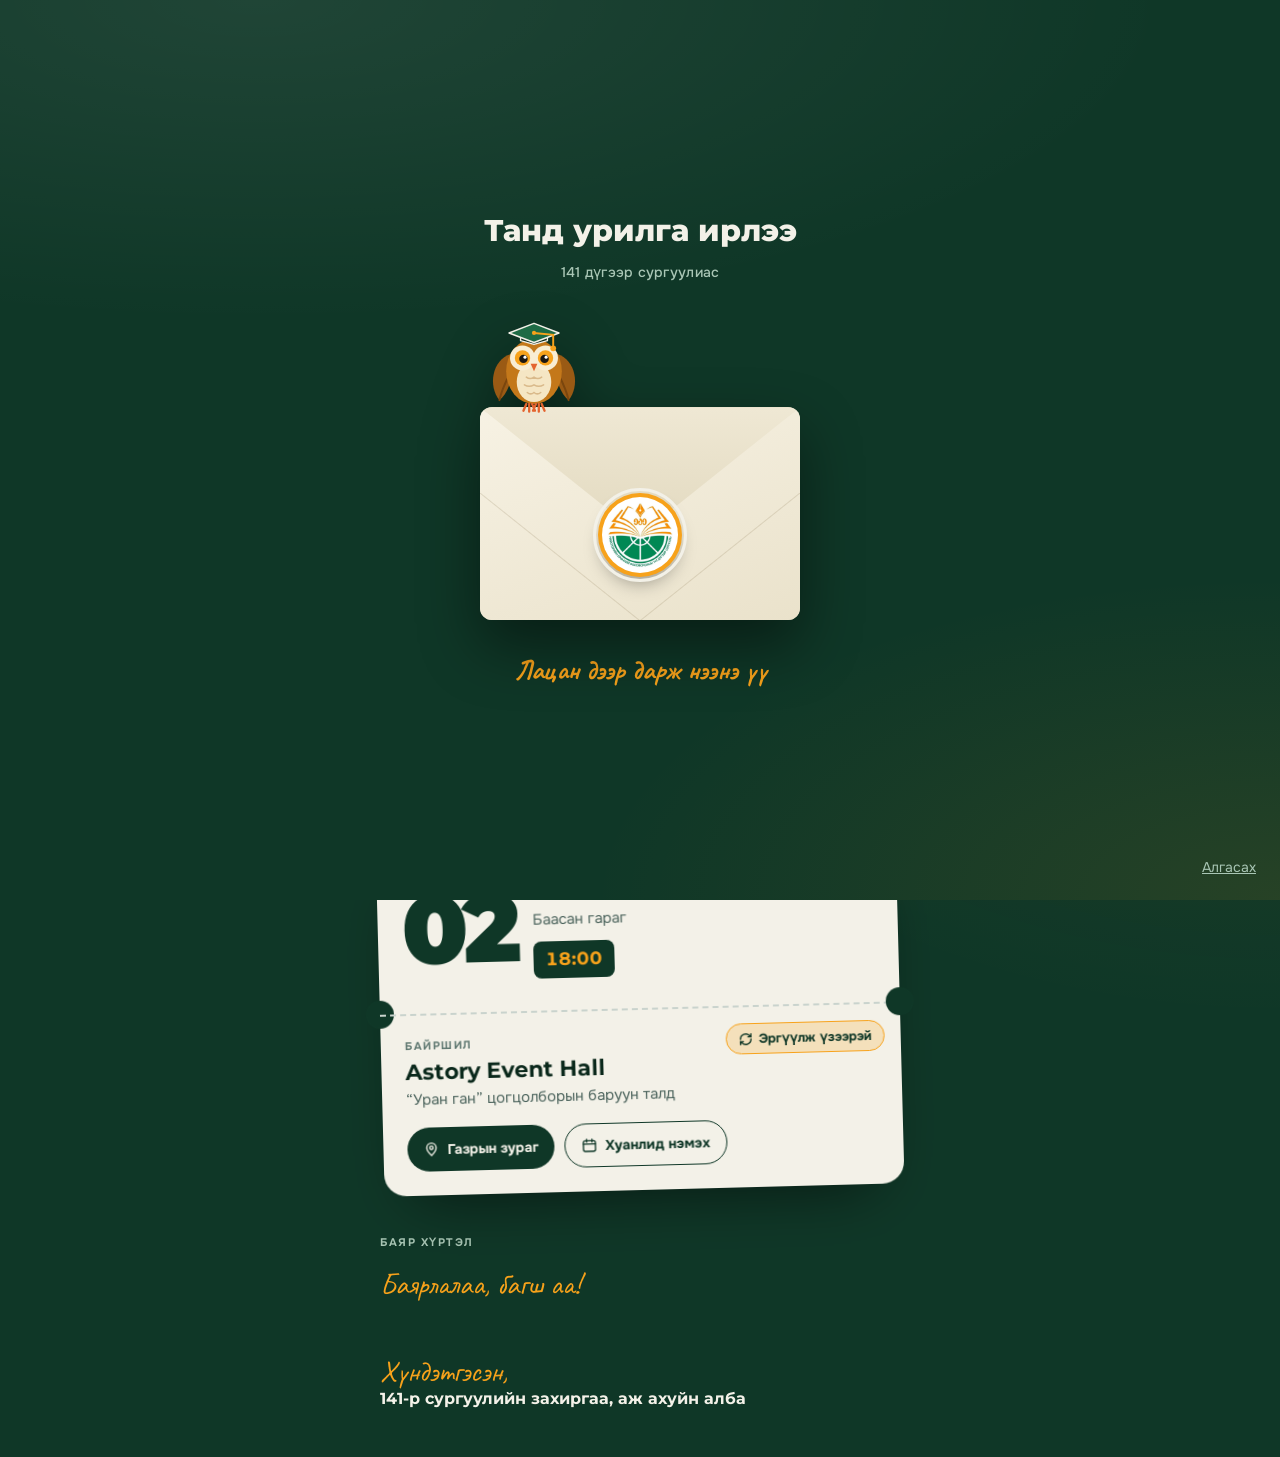
==== commit 6ed3b36a: "Урилга: дугтуйг шар шувуу авчирдаг болов Co-Authored-By: Claude Opus 5.5 <noreply@anthropic.com> Cla" ====
--- a/urilga/index.html
+++ b/urilga/index.html
@@ -91,7 +91,7 @@
   body.sealed { overflow: hidden; }
   body.sealed .rise, body.sealed .ch, body.sealed .ring path, body.sealed .logo { animation-play-state: paused; }
   .intro {
-    position: fixed; inset: 0; z-index: 50;
+    position: fixed; inset: 0; z-index: 50; overflow: hidden;
     display: flex; flex-direction: column; align-items: center; justify-content: center; gap: 28px;
     padding: calc(24px + env(safe-area-inset-top, 0px)) 16px calc(24px + env(safe-area-inset-bottom, 0px));
     background:
@@ -103,7 +103,7 @@
   .intro.gone { opacity: 0; visibility: hidden; }
   .intro-top { margin: 0; font-family: var(--display); font-weight: 800; font-size: clamp(22px, 6.4vw, 30px); text-align: center; text-wrap: balance; transition: opacity .4s; }
   .intro-top small { display: block; font-family: var(--body); font-weight: 500; font-size: 14px; color: var(--chalk-dim); margin-top: 6px; letter-spacing: .02em; }
-  .env { position: relative; width: min(320px, 84vw); aspect-ratio: 3 / 2; perspective: 1200px; filter: drop-shadow(0 26px 30px rgba(0,0,0,.45)); animation: envIn .9s cubic-bezier(.2,.9,.3,1.2) backwards; }
+  .env { position: relative; width: min(320px, 84vw); aspect-ratio: 3 / 2; perspective: 1200px; filter: drop-shadow(0 26px 30px rgba(0,0,0,.45)); margin-top: 96px; }
   @keyframes envIn { from { transform: translateY(40px) rotate(-6deg) scale(.9); opacity: 0; } }
   .env-back { position: absolute; inset: 0; background: #DCD4BD; border-radius: 12px; }
   .env-card {
@@ -157,6 +157,26 @@
   .intro.open .env-card { transform: translateY(-58%); }
   .intro.open .intro-hint, .intro.open .skip { opacity: 0; }
   #confetti { z-index: 60 !important; }
+
+  /* Owl courier */
+  .owl { position: absolute; left: 50%; bottom: calc(100% - 16px); width: 96px; transform: translateX(-50%); z-index: 5; pointer-events: none; }
+  .owl svg { width: 100%; height: auto; display: block; overflow: visible; }
+  .owl .wing { transform-box: fill-box; }
+  .owl .wing-l { transform-origin: 100% 15%; }
+  .owl .wing-r { transform-origin: 0% 15%; }
+  .owl.flying .wing-l { animation: flapL .2s ease-in-out infinite alternate; }
+  .owl.flying .wing-r { animation: flapR .2s ease-in-out infinite alternate; }
+  @keyframes flapL { from { transform: rotate(28deg); } to { transform: rotate(-38deg); } }
+  @keyframes flapR { from { transform: rotate(-28deg); } to { transform: rotate(38deg); } }
+  .owl .lid { transform-box: fill-box; transform-origin: 50% 0; transform: scaleY(0); }
+  .owl.perched .lid { animation: blink 4.2s 1s infinite; }
+  @keyframes blink { 0%, 90%, 100% { transform: scaleY(0); } 93%, 95% { transform: scaleY(1); } }
+  .owl.perched svg { transform-origin: 50% 90%; animation: headTilt 5s ease-in-out infinite; }
+  @keyframes headTilt { 0%, 60%, 100% { transform: rotate(0); } 70% { transform: rotate(-9deg); } 82% { transform: rotate(6deg); } }
+  .intro:not(.landed) .seal { pointer-events: none; animation-play-state: paused; }
+  .intro:not(.landed) .intro-hint { opacity: 0; }
+  .intro-top { transition: opacity .5s; }
+  .intro:not(.landed):not(.nomotion) .intro-top { opacity: .0; }
   .yt { font-size: 12px; line-height: 1.35; color: var(--chalk-dim); }
   .note b { color: var(--marigold); font-weight: 700; }
 
@@ -248,7 +268,7 @@
     .t-place { padding: 20px 18px 22px; }
   }
   @media (prefers-reduced-motion: reduce) {
-    .rise, .ring path, .ch, .logo, .float, .n.flip, .popper, .popper .cone, .popper .bits, .shine, .spark, .flip-hint, .env, .seal, .intro-hint { animation: none !important; }
+    .rise, .ring path, .ch, .logo, .float, .n.flip, .popper, .popper .cone, .popper .bits, .shine, .spark, .flip-hint, .env, .seal, .intro-hint, .owl *, .owl svg { animation: none !important; }
     .ticket, .env-card, .env-flap, .seal { transition-duration: .01s !important; transition-delay: 0s !important; }
     .btn:hover { transform: none; }
   }
@@ -410,11 +430,34 @@
 
 <div class="intro" id="intro" role="dialog" aria-label="Урилга нээх">
   <p class="intro-top">Танд урилга ирлээ<small>141 дүгээр сургуулиас</small></p>
-  <div class="env">
+  <div class="env" id="env">
     <div class="env-back"></div>
     <div class="env-card"><b>Багш нарын баяр</b><span>2026.10.02 · 18:00</span></div>
     <div class="env-front"></div>
     <div class="env-flap"></div>
+    <div class="owl flying" id="owl" aria-hidden="true">
+      <svg viewBox="0 0 100 112">
+        <g class="wing wing-l"><path d="M26 48 C 6 54, 2 82, 14 96 C 22 90, 28 74, 30 56 Z" fill="#9A5A14"/><path d="M14 96 C 16 86, 20 78, 24 70" stroke="#7A460E" stroke-width="2" fill="none" stroke-linecap="round"/></g>
+        <g class="wing wing-r"><path d="M74 48 C 94 54, 98 82, 86 96 C 78 90, 72 74, 70 56 Z" fill="#9A5A14"/><path d="M86 96 C 84 86, 80 78, 76 70" stroke="#7A460E" stroke-width="2" fill="none" stroke-linecap="round"/></g>
+        <ellipse cx="50" cy="66" rx="29" ry="34" fill="#C4781A"/>
+        <ellipse cx="50" cy="77" rx="18" ry="21" fill="#F5E6C4"/>
+        <path d="M42 72 q4 3 8 0 q4 3 8 0 M40 80 q5 3 10 0 q5 3 10 0 M43 88 q3.5 3 7 0 q3.5 3 7 0" stroke="#D9B98A" stroke-width="1.6" fill="none" stroke-linecap="round"/>
+        <circle cx="38" cy="52" r="13" fill="#F8EDD3"/>
+        <circle cx="62" cy="52" r="13" fill="#F8EDD3"/>
+        <circle cx="38" cy="52" r="8" fill="#F7A21B"/><circle cx="62" cy="52" r="8" fill="#F7A21B"/>
+        <circle cx="39" cy="53" r="4.4" fill="#1C1812"/><circle cx="61" cy="53" r="4.4" fill="#1C1812"/>
+        <circle cx="40.6" cy="51.2" r="1.6" fill="#fff"/><circle cx="62.6" cy="51.2" r="1.6" fill="#fff"/>
+        <ellipse class="lid" cx="38" cy="52" rx="9" ry="9" fill="#C4781A"/>
+        <ellipse class="lid" cx="62" cy="52" rx="9" ry="9" fill="#C4781A"/>
+        <path d="M46.5 58 L53.5 58 L50 66 Z" fill="#E4642F"/>
+        <path d="M42 100 l-3 7 M45 100 l0 8 M48 100 l3 7 M52 100 l-3 7 M55 100 l0 8 M58 100 l3 7" stroke="#E4642F" stroke-width="2.4" stroke-linecap="round"/>
+        <path d="M36 34 L50 38 L64 34 L64 30 L36 30 Z" fill="#0A281B" stroke="#F3F1E8" stroke-width="1.4" stroke-linejoin="round"/>
+        <path d="M24 26 L50 16 L76 26 L50 36 Z" fill="#1E6B45" stroke="#F3F1E8" stroke-width="1.6" stroke-linejoin="round"/>
+        <path d="M50 26 L70 28 L70 40" stroke="#F7A21B" stroke-width="2" fill="none" stroke-linecap="round"/>
+        <circle cx="70" cy="42" r="3" fill="#F7A21B"/>
+        <circle cx="50" cy="26" r="2.2" fill="#F7A21B"/>
+      </svg>
+    </div>
     <button class="seal" id="seal" type="button" aria-label="Урилга нээх"><img id="seal-img" alt=""></button>
   </div>
   <p class="intro-hint">Лацан дээр дарж нээнэ үү</p>
@@ -629,9 +672,43 @@
       try { sessionStorage.setItem('urilga-opened', '1'); } catch (e) {}
     }
     if (seen) { intro.remove(); reveal(); return; }
-    var opened = false;
+    var opened = false, landed = false;
+    var env = document.getElementById('env'), owl = document.getElementById('owl');
+    function land() {
+      landed = true;
+      intro.classList.add('landed');
+      if (reduce || !env.animate) { owl.classList.remove('flying'); owl.classList.add('perched'); owl.style.left = '17%'; owl.style.bottom = 'calc(100% - 8px)'; return; }
+      env.animate([{ transform: 'translateY(0)' }, { transform: 'translateY(9px)' }, { transform: 'translateY(0)' }], { duration: 380, easing: 'ease-out' });
+      var hop = owl.animate([
+        { left: '50%', bottom: 'calc(100% - 16px)' },
+        { left: '38%', bottom: 'calc(100% + 34px)', offset: .5 },
+        { left: '17%', bottom: 'calc(100% - 8px)' }
+      ], { duration: 750, easing: 'ease-in-out', fill: 'forwards' });
+      hop.onfinish = function () { owl.classList.remove('flying'); owl.classList.add('perched'); };
+    }
+    if (reduce || !env.animate) { intro.classList.add('nomotion'); land(); }
+    else {
+      var fly = env.animate([
+        { transform: 'translate(75vw, -75vh) rotate(-12deg) scale(.55)' },
+        { transform: 'translate(28vw, -34vh) rotate(-7deg) scale(.75)', offset: .35 },
+        { transform: 'translate(-14vw, -10vh) rotate(5deg) scale(.92)', offset: .65 },
+        { transform: 'translate(3vw, 2vh) rotate(-2deg) scale(1)', offset: .88 },
+        { transform: 'translate(0, 0) rotate(0) scale(1)' }
+      ], { duration: 2300, easing: 'cubic-bezier(.3,.55,.3,1)' });
+      fly.onfinish = land;
+    }
+    function owlAway() {
+      if (reduce || !owl.animate) { owl.style.visibility = 'hidden'; return; }
+      owl.classList.remove('perched'); owl.classList.add('flying');
+      owl.animate([
+        { transform: 'translateX(-50%) translate(0,0) rotate(0)' },
+        { transform: 'translateX(-50%) translate(-12vw,-16vh) rotate(-10deg)', offset: .35 },
+        { transform: 'translateX(-50%) translate(-70vw,-80vh) rotate(-18deg) scale(.6)' }
+      ], { duration: 1300, easing: 'ease-in', fill: 'forwards' });
+    }
     function open() {
-      if (opened) return; opened = true;
+      if (opened || !landed) return; opened = true;
+      owlAway();
       intro.classList.add('open');
       var r = seal.getBoundingClientRect();
       if (window.inviteBurst) setTimeout(function () { window.inviteBurst(r.left + r.width / 2, r.top + r.height / 2, 80, -Math.PI / 2, 2.6, .9); }, 200);
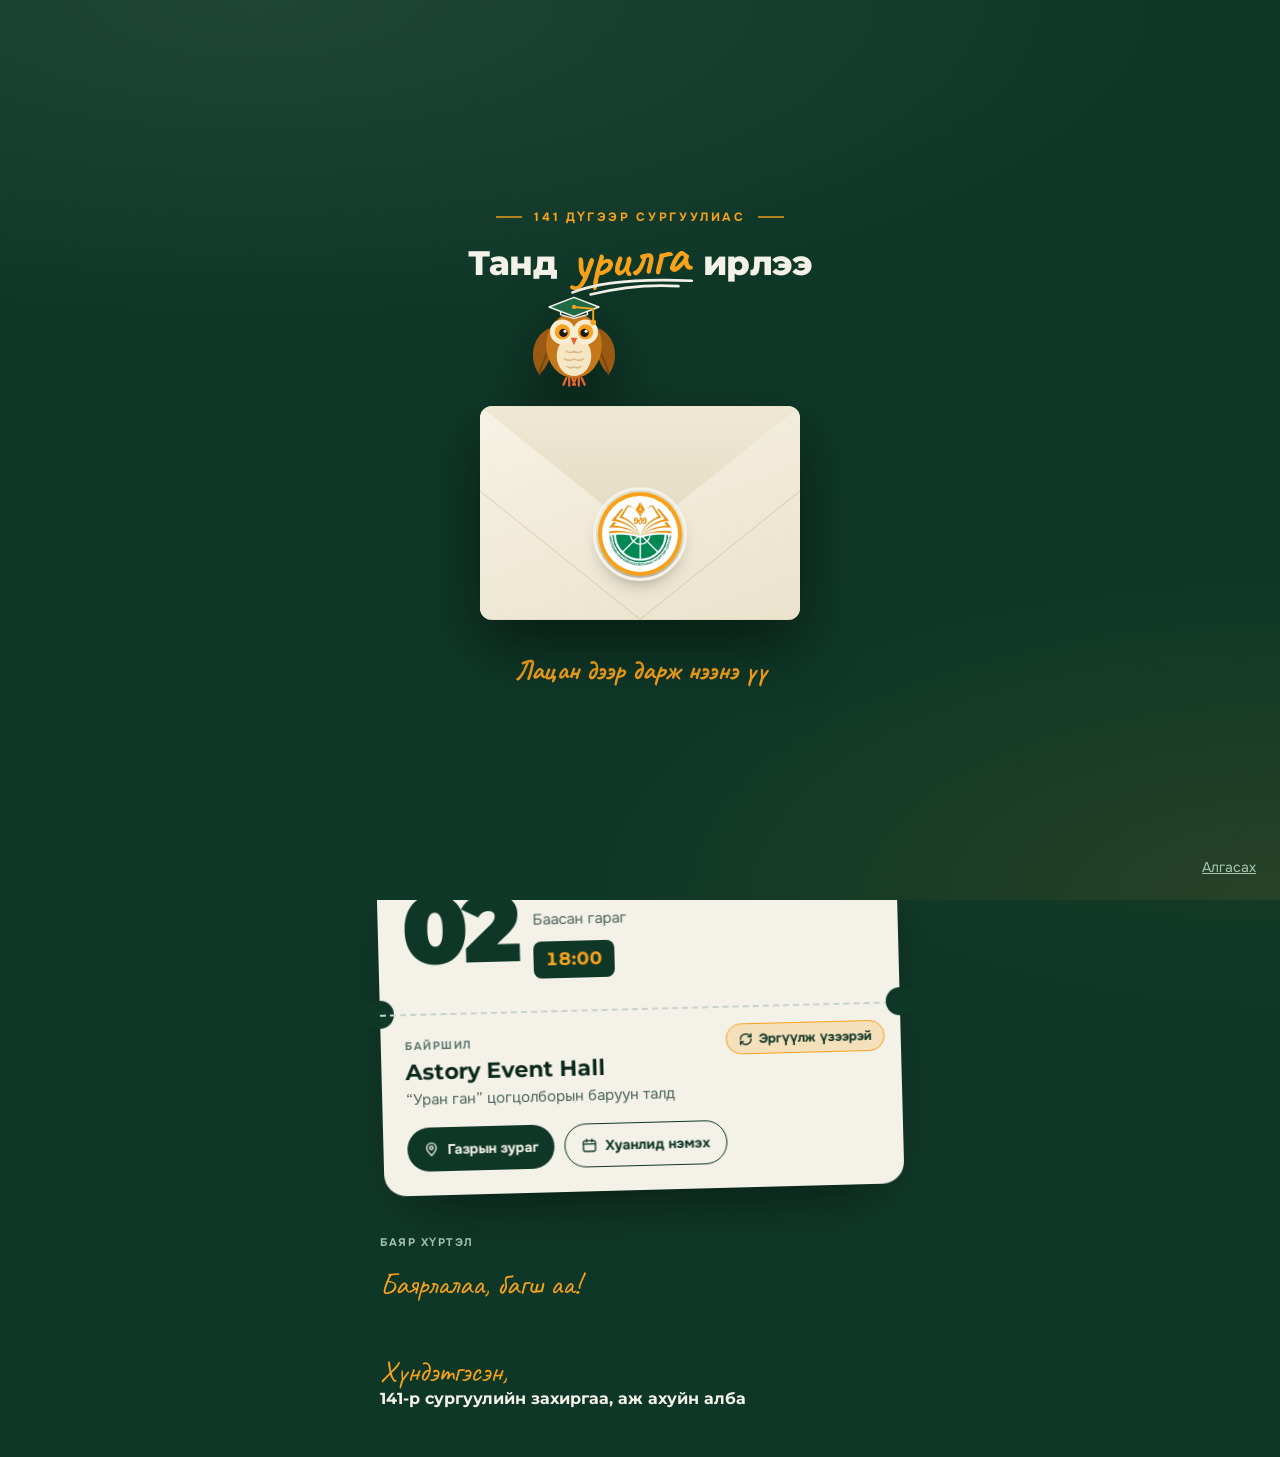
==== commit adef757a: "Урилга: нээх дэлгэцийн гарчгийг гоёмсог болгов Co-Authored-By: Claude Opus 5.5 <noreply@anthropic.co" ====
--- a/urilga/index.html
+++ b/urilga/index.html
@@ -101,8 +101,27 @@
     transition: opacity .7s ease, visibility 0s .7s;
   }
   .intro.gone { opacity: 0; visibility: hidden; }
-  .intro-top { margin: 0; font-family: var(--display); font-weight: 800; font-size: clamp(22px, 6.4vw, 30px); text-align: center; text-wrap: balance; transition: opacity .4s; }
-  .intro-top small { display: block; font-family: var(--body); font-weight: 500; font-size: 14px; color: var(--chalk-dim); margin-top: 6px; letter-spacing: .02em; }
+  .intro-top { margin: 0; display: flex; flex-direction: column; align-items: center; gap: 10px; text-align: center; }
+  .it-from {
+    display: inline-flex; align-items: center; gap: 12px;
+    font-family: var(--body); font-weight: 700; font-size: 12px; letter-spacing: .22em; text-transform: uppercase; color: var(--marigold);
+    transition: opacity .6s ease, transform .6s ease;
+  }
+  .it-from::before, .it-from::after { content: ""; width: 26px; height: 1.5px; background: currentColor; opacity: .7; }
+  .it-main {
+    font-family: var(--display); font-weight: 800; font-size: clamp(26px, 7.4vw, 34px); line-height: 1.1; color: var(--chalk); letter-spacing: -.01em;
+    transition: opacity .7s .15s ease, transform .7s .15s cubic-bezier(.2,.8,.2,1);
+  }
+  .it-main em {
+    position: relative; display: inline-block; font-style: normal;
+    font-family: var(--hand); font-weight: 700; font-size: 1.55em; line-height: .8; color: var(--marigold);
+    transform: rotate(-4deg); margin: 0 .08em;
+  }
+  .swash { position: absolute; left: -4%; right: -4%; bottom: -.28em; width: 108%; height: .34em; overflow: visible; }
+  .swash path { fill: none; stroke: var(--chalk); stroke-width: 2.4; stroke-linecap: round; stroke-dasharray: 260; stroke-dashoffset: 260; transition: stroke-dashoffset 1s .7s ease-out; }
+  .intro.landed .swash path, .intro.nomotion .swash path { stroke-dashoffset: 0; }
+  .intro:not(.landed):not(.nomotion) .it-from { opacity: 0; transform: translateY(-8px); }
+  .intro:not(.landed):not(.nomotion) .it-main { opacity: 0; transform: translateY(12px) scale(.96); }
   .env { position: relative; width: min(320px, 84vw); aspect-ratio: 3 / 2; perspective: 1200px; filter: drop-shadow(0 26px 30px rgba(0,0,0,.45)); margin-top: 96px; }
   @keyframes envIn { from { transform: translateY(40px) rotate(-6deg) scale(.9); opacity: 0; } }
   .env-back { position: absolute; inset: 0; background: #DCD4BD; border-radius: 12px; }
@@ -176,7 +195,7 @@
   .intro:not(.landed) .seal { pointer-events: none; animation-play-state: paused; }
   .intro:not(.landed) .intro-hint { opacity: 0; }
   .intro-top { transition: opacity .5s; }
-  .intro:not(.landed):not(.nomotion) .intro-top { opacity: .0; }
+  
   .yt { font-size: 12px; line-height: 1.35; color: var(--chalk-dim); }
   .note b { color: var(--marigold); font-weight: 700; }
 
@@ -429,7 +448,10 @@
 
 
 <div class="intro" id="intro" role="dialog" aria-label="Урилга нээх">
-  <p class="intro-top">Танд урилга ирлээ<small>141 дүгээр сургуулиас</small></p>
+  <p class="intro-top">
+    <span class="it-from">141 дүгээр сургуулиас</span>
+    <span class="it-main">Танд <em>урилга<svg class="swash" viewBox="0 0 120 16" preserveAspectRatio="none" aria-hidden="true"><path d="M3 11 C 30 3, 70 3, 117 8 M20 14 C 50 9, 80 9, 104 12"/></svg></em> ирлээ</span>
+  </p>
   <div class="env" id="env">
     <div class="env-back"></div>
     <div class="env-card"><b>Багш нарын баяр</b><span>2026.10.02 · 18:00</span></div>
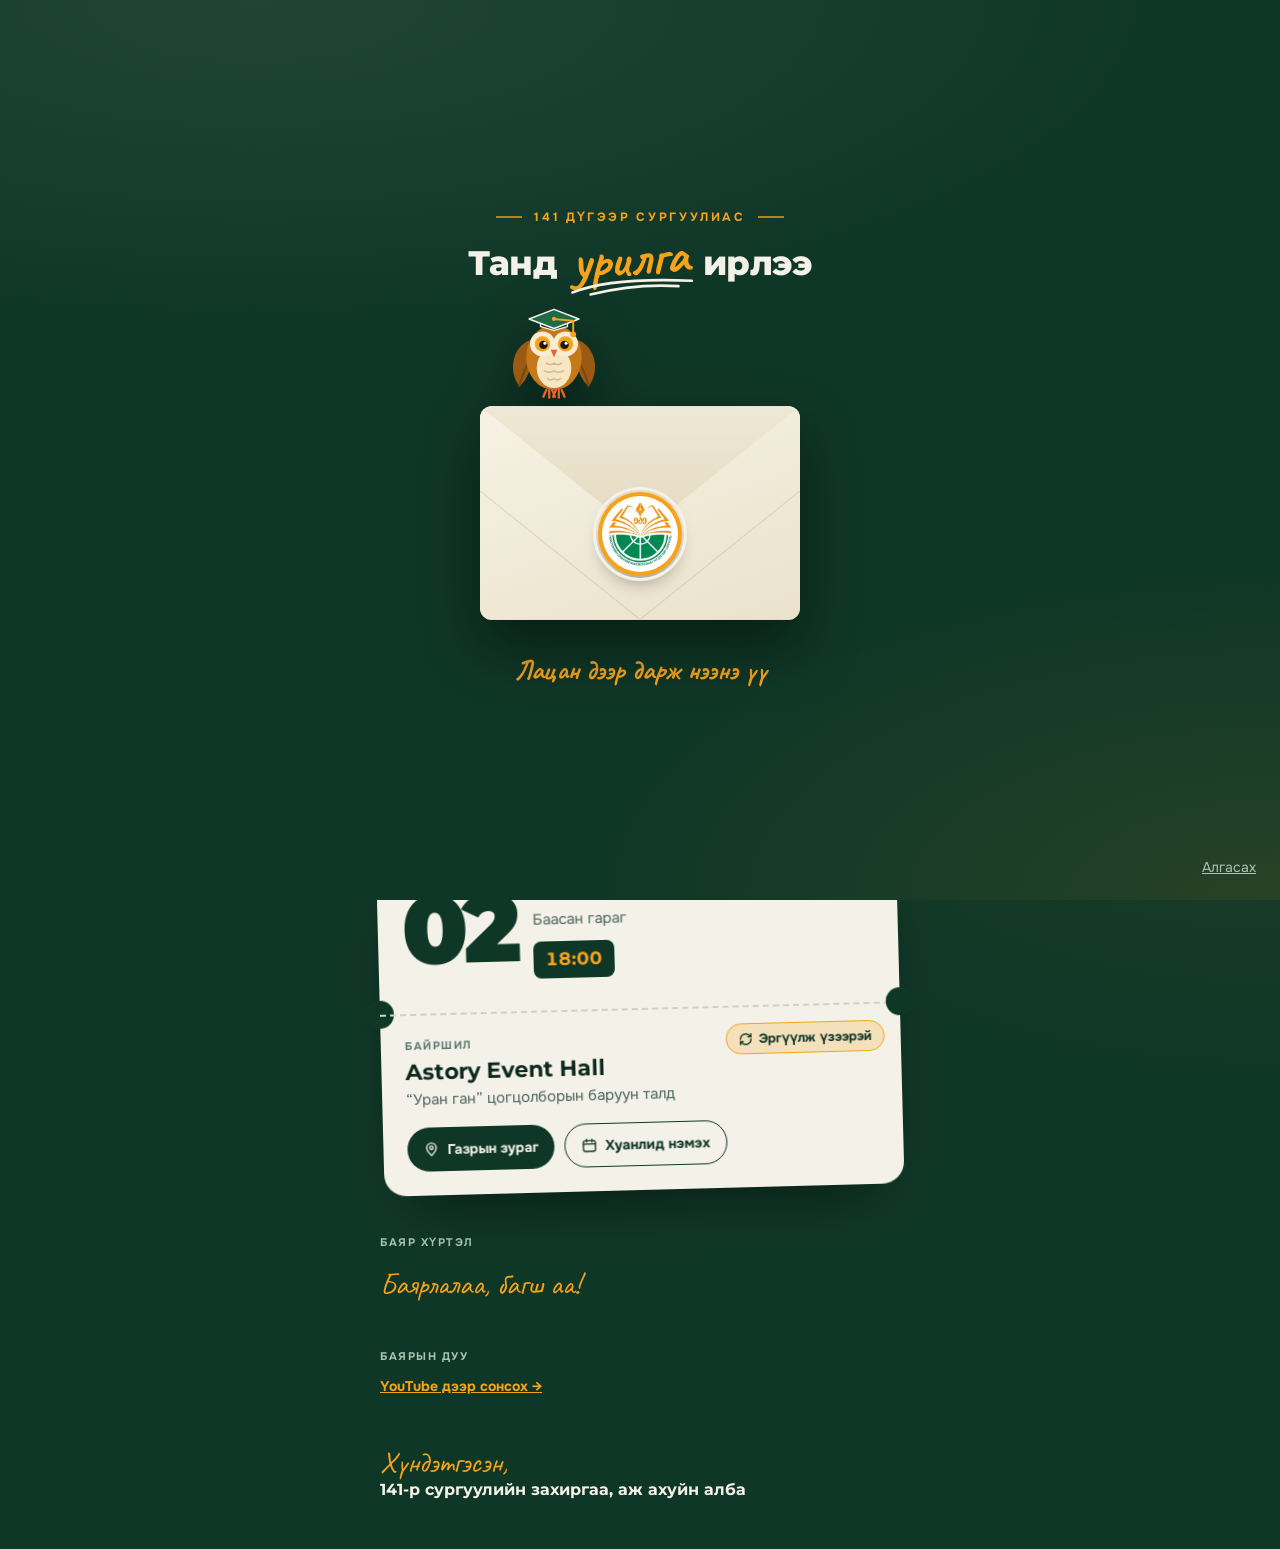
==== commit cbbd40b9: "Урилга: лацыг нээхэд баярын дуу эгшиглэдэг болов Co-Authored-By: Claude Opus 5.5 <noreply@anthropic." ====
--- a/urilga/index.html
+++ b/urilga/index.html
@@ -177,6 +177,31 @@
   .intro.open .intro-hint, .intro.open .skip { opacity: 0; }
   #confetti { z-index: 60 !important; }
 
+  /* Music */
+  .music { margin-top: 40px; }
+  .music .label { color: var(--chalk-dim); }
+  .yt-wrap { margin-top: 10px; aspect-ratio: 16 / 9; max-width: 100%; border-radius: 16px; overflow: hidden; background: var(--board-3); border: 1.5px solid rgba(243,241,232,.2); }
+  .yt-wrap iframe, .yt-wrap #ytplayer { width: 100%; height: 100%; display: block; border: 0; }
+  .yt-link { display: inline-block; margin-top: 10px; color: var(--marigold); font-weight: 700; font-size: 14px; }
+  .music-pill {
+    position: fixed; left: 16px; bottom: calc(16px + env(safe-area-inset-bottom, 0px)); z-index: 40;
+    display: inline-flex; align-items: center; gap: 10px;
+    background: var(--board-3); color: var(--chalk); border: 2px solid var(--marigold); border-radius: 999px;
+    padding: 10px 16px 10px 14px; font-family: var(--body); font-size: 14px; font-weight: 700; cursor: pointer;
+    box-shadow: 0 10px 24px -8px rgba(0,0,0,.6); -webkit-tap-highlight-color: transparent;
+  }
+  .music-pill:focus-visible { outline: 3px solid var(--chalk); outline-offset: 3px; }
+  body.sealed .music-pill, .music-pill.off { display: none; }
+  .bars { display: inline-flex; align-items: flex-end; gap: 2px; height: 14px; }
+  .bars i { width: 3px; height: 4px; background: var(--marigold); border-radius: 2px; }
+  .music-pill.playing .bars i { animation: eq .8s ease-in-out infinite alternate; }
+  .music-pill.playing .bars i:nth-child(2) { animation-delay: .2s; }
+  .music-pill.playing .bars i:nth-child(3) { animation-delay: .4s; }
+  .music-pill.playing .bars i:nth-child(4) { animation-delay: .1s; }
+  @keyframes eq { from { height: 3px; } to { height: 14px; } }
+  .music-pill.nudge { animation: pillNudge 1.2s ease-in-out 3; }
+  @keyframes pillNudge { 0%, 100% { transform: scale(1); } 50% { transform: scale(1.1); } }
+
   /* Owl courier */
   .owl { position: absolute; left: 50%; bottom: calc(100% - 16px); width: 96px; transform: translateX(-50%); z-index: 5; pointer-events: none; }
   .owl svg { width: 100%; height: auto; display: block; overflow: visible; }
@@ -287,7 +312,7 @@
     .t-place { padding: 20px 18px 22px; }
   }
   @media (prefers-reduced-motion: reduce) {
-    .rise, .ring path, .ch, .logo, .float, .n.flip, .popper, .popper .cone, .popper .bits, .shine, .spark, .flip-hint, .env, .seal, .intro-hint, .owl *, .owl svg { animation: none !important; }
+    .rise, .ring path, .ch, .logo, .float, .n.flip, .popper, .popper .cone, .popper .bits, .shine, .spark, .flip-hint, .env, .seal, .intro-hint, .owl *, .owl svg, .bars i, .music-pill { animation: none !important; }
     .ticket, .env-card, .env-flap, .seal { transition-duration: .01s !important; transition-delay: 0s !important; }
     .btn:hover { transform: none; }
   }
@@ -439,11 +464,22 @@
     <div class="done" id="done" hidden></div>
   </section>
 
+  <section class="music rise d4" id="music">
+    <div class="label">Баярын дуу</div>
+    <div class="yt-wrap"><div id="ytplayer"></div></div>
+    <a class="yt-link" id="ytLink" href="https://www.youtube.com/watch?v=daBROitp3mg" target="_blank" rel="noopener" hidden>YouTube дээр сонсох →</a>
+  </section>
+
   <footer class="sign">
     <span class="h">Хүндэтгэсэн,</span>
     <span class="w">141-р сургуулийн захиргаа, аж ахуйн алба</span>
   </footer>
 </main>
+
+<button class="music-pill" id="musicPill" type="button" aria-pressed="false">
+  <span class="bars" aria-hidden="true"><i></i><i></i><i></i><i></i></span>
+  <span id="musicLabel">Дуу тоглуулах</span>
+</button>
 
 
 
@@ -635,6 +671,57 @@
 </script>
 
 <script>
+  // Festive song via the official YouTube player
+  (function () {
+    var VIDEO = 'daBROitp3mg';
+    var pill = document.getElementById('musicPill'), label = document.getElementById('musicLabel');
+    var player = null, ready = false, want = false, playing = false, failed = false;
+    function setUI(on) {
+      playing = on;
+      pill.classList.toggle('playing', on);
+      pill.setAttribute('aria-pressed', on ? 'true' : 'false');
+      label.textContent = on ? 'Дуу зогсоох' : 'Дуу тоглуулах';
+    }
+    window.inviteMusic = {
+      play: function () {
+        want = true;
+        if (ready && player) { try { player.unMute(); player.setVolume(80); player.playVideo(); } catch (e) {} }
+        // If the phone blocked automatic start, invite a tap on the music button
+        setTimeout(function () { if (!playing && !failed) pill.classList.add('nudge'); }, 2500);
+      }
+    };
+    pill.addEventListener('click', function () {
+      pill.classList.remove('nudge');
+      if (!ready || !player) { want = true; return; }
+      if (playing) player.pauseVideo(); else { player.unMute(); player.playVideo(); }
+    });
+    window.onYouTubeIframeAPIReady = function () {
+      player = new YT.Player('ytplayer', {
+        videoId: VIDEO,
+        playerVars: { playsinline: 1, rel: 0, modestbranding: 1 },
+        events: {
+          onReady: function () { ready = true; if (want) { try { player.playVideo(); } catch (e) {} } },
+          onStateChange: function (e) {
+            if (e.data === YT.PlayerState.PLAYING) { setUI(true); pill.classList.remove('nudge'); }
+            else if (e.data === YT.PlayerState.PAUSED) setUI(false);
+            else if (e.data === YT.PlayerState.ENDED) { player.seekTo(0); player.playVideo(); }
+          },
+          onError: function () {
+            failed = true; setUI(false);
+            pill.classList.add('off');
+            document.querySelector('.yt-wrap').hidden = true;
+            document.getElementById('ytLink').hidden = false;
+          }
+        }
+      });
+    };
+    var tag = document.createElement('script');
+    tag.src = 'https://www.youtube.com/iframe_api';
+    tag.onerror = function () { failed = true; pill.classList.add('off'); document.querySelector('.yt-wrap').hidden = true; document.getElementById('ytLink').hidden = false; };
+    document.head.appendChild(tag);
+  })();
+</script>
+<script>
   // Praise on the back of the ticket: a different one for each visitor
   (function () {
     var list = [
@@ -730,6 +817,7 @@
     }
     function open() {
       if (opened || !landed) return; opened = true;
+      if (window.inviteMusic) window.inviteMusic.play();
       owlAway();
       intro.classList.add('open');
       var r = seal.getBoundingClientRect();
@@ -739,6 +827,7 @@
     }
     seal.addEventListener('click', open);
     document.getElementById('skip').addEventListener('click', function () {
+      if (window.inviteMusic) window.inviteMusic.play();
       opened = true; intro.classList.add('gone'); reveal();
       setTimeout(function () { intro.remove(); }, 800);
     });
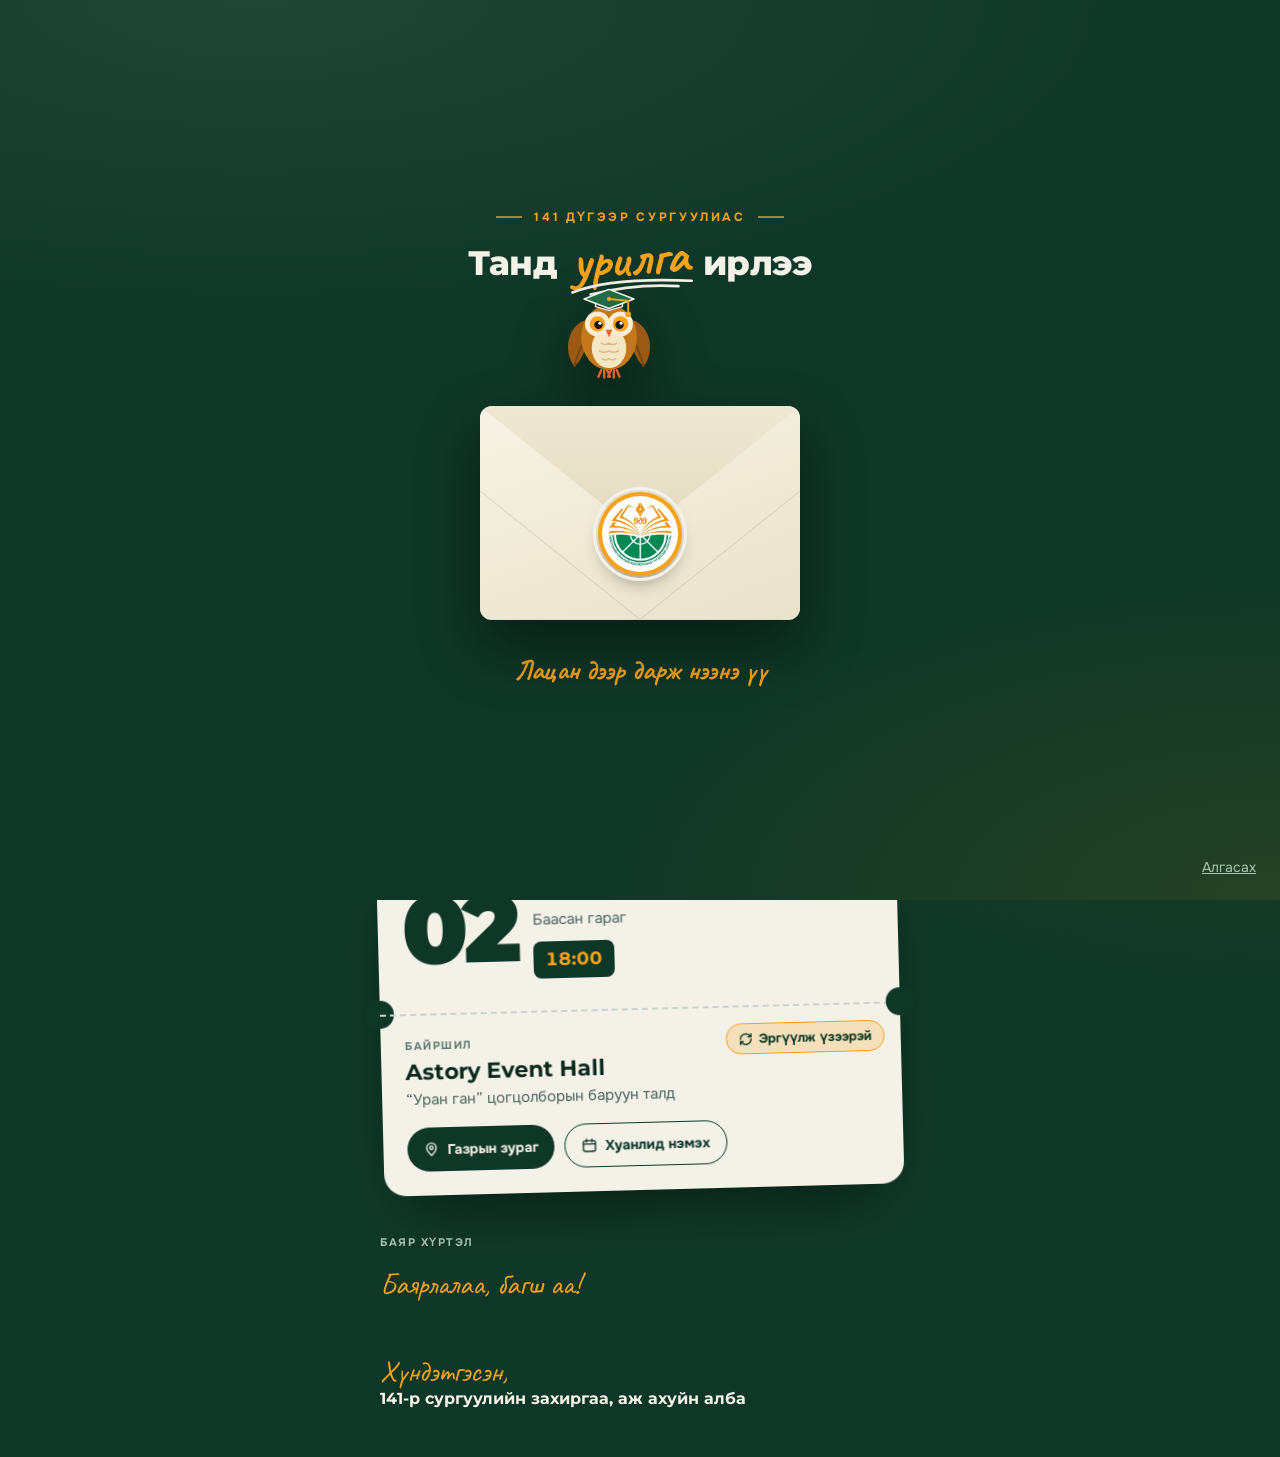
==== commit 0ae35de0: "Урилга: дууны бичлэгийн дүрсийг нууж зөвхөн дууг тоглуулав Co-Authored-By: Claude Opus 5.5 <noreply@" ====
--- a/urilga/index.html
+++ b/urilga/index.html
@@ -178,11 +178,8 @@
   #confetti { z-index: 60 !important; }
 
   /* Music */
-  .music { margin-top: 40px; }
-  .music .label { color: var(--chalk-dim); }
-  .yt-wrap { margin-top: 10px; aspect-ratio: 16 / 9; max-width: 100%; border-radius: 16px; overflow: hidden; background: var(--board-3); border: 1.5px solid rgba(243,241,232,.2); }
-  .yt-wrap iframe, .yt-wrap #ytplayer { width: 100%; height: 100%; display: block; border: 0; }
-  .yt-link { display: inline-block; margin-top: 10px; color: var(--marigold); font-weight: 700; font-size: 14px; }
+  .yt-wrap { position: fixed; left: -10000px; top: 0; width: 200px; height: 113px; overflow: hidden; pointer-events: none; }
+  .yt-wrap iframe, .yt-wrap #ytplayer { width: 200px; height: 113px; border: 0; }
   .music-pill {
     position: fixed; left: 16px; bottom: calc(16px + env(safe-area-inset-bottom, 0px)); z-index: 40;
     display: inline-flex; align-items: center; gap: 10px;
@@ -464,11 +461,7 @@
     <div class="done" id="done" hidden></div>
   </section>
 
-  <section class="music rise d4" id="music">
-    <div class="label">Баярын дуу</div>
-    <div class="yt-wrap"><div id="ytplayer"></div></div>
-    <a class="yt-link" id="ytLink" href="https://www.youtube.com/watch?v=daBROitp3mg" target="_blank" rel="noopener" hidden>YouTube дээр сонсох →</a>
-  </section>
+  <div class="yt-wrap" aria-hidden="true"><div id="ytplayer"></div></div>
 
   <footer class="sign">
     <span class="h">Хүндэтгэсэн,</span>
@@ -698,7 +691,7 @@
     window.onYouTubeIframeAPIReady = function () {
       player = new YT.Player('ytplayer', {
         videoId: VIDEO,
-        playerVars: { playsinline: 1, rel: 0, modestbranding: 1 },
+        playerVars: { playsinline: 1, rel: 0, modestbranding: 1, controls: 0 },
         events: {
           onReady: function () { ready = true; if (want) { try { player.playVideo(); } catch (e) {} } },
           onStateChange: function (e) {
@@ -709,15 +702,13 @@
           onError: function () {
             failed = true; setUI(false);
             pill.classList.add('off');
-            document.querySelector('.yt-wrap').hidden = true;
-            document.getElementById('ytLink').hidden = false;
           }
         }
       });
     };
     var tag = document.createElement('script');
     tag.src = 'https://www.youtube.com/iframe_api';
-    tag.onerror = function () { failed = true; pill.classList.add('off'); document.querySelector('.yt-wrap').hidden = true; document.getElementById('ytLink').hidden = false; };
+    tag.onerror = function () { failed = true; pill.classList.add('off'); };
     document.head.appendChild(tag);
   })();
 </script>
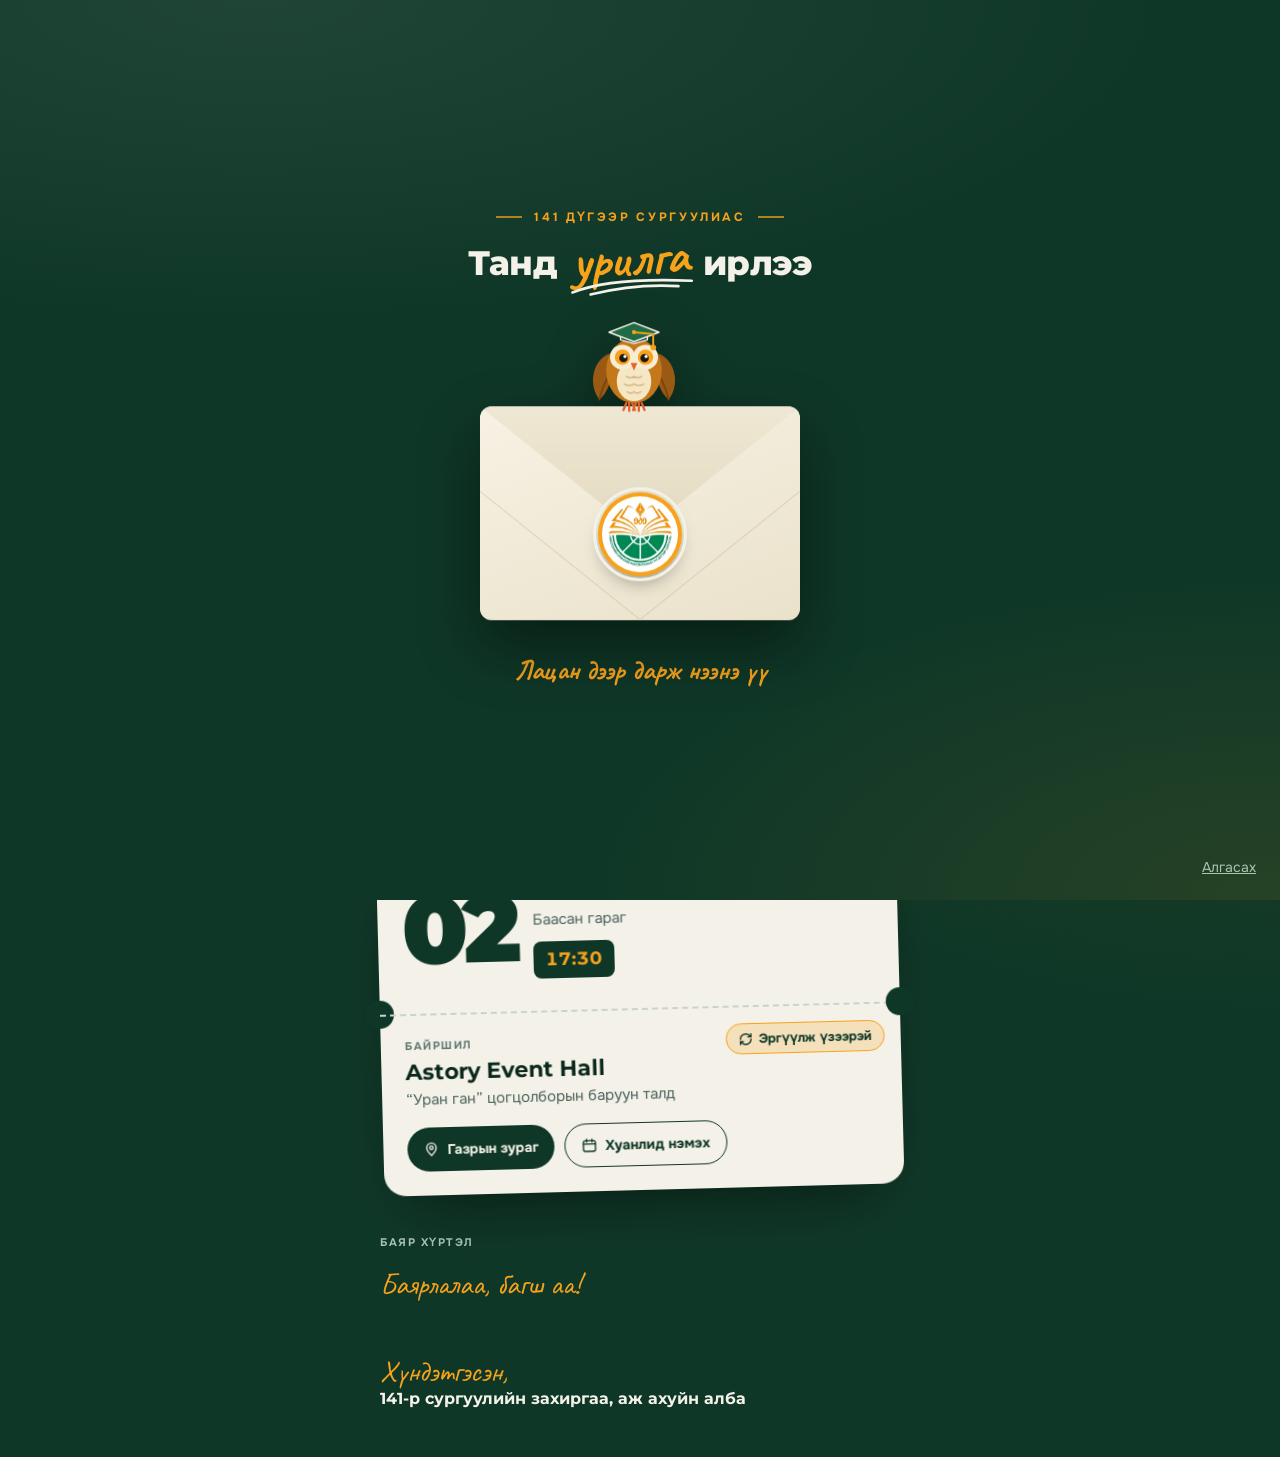
==== commit 08ecabe3: "Урилга: эхлэх цагийг 17:30 болгов Co-Authored-By: Claude Opus 5.5 <noreply@anthropic.com> Claude-Ses" ====
--- a/urilga/index.html
+++ b/urilga/index.html
@@ -5,7 +5,7 @@
 <meta name="viewport" content="width=device-width, initial-scale=1, viewport-fit=cover">
 <meta name="theme-color" content="#0F3727">
 <meta property="og:title" content="Багш нарын баярын урилга">
-<meta property="og:description" content="141-р сургуулийн захиргаа, аж ахуйн алба · 2026.10.02, 18:00 · Astory Event Hall">
+<meta property="og:description" content="141-р сургуулийн захиргаа, аж ахуйн алба · 2026.10.02, 17:30 · Astory Event Hall">
 <style>html,body{margin:0}:root{padding-top:env(safe-area-inset-top,0px);padding-bottom:env(safe-area-inset-bottom,0px)}img{max-width:100%}[hidden]{display:none!important}</style>
 <title>Багш нарын баярын урилга</title>
 <link rel="preconnect" href="https://fonts.googleapis.com">
@@ -418,7 +418,7 @@
       <div class="t-meta">
         <span class="m">10-р сар, 2026</span>
         <span class="w">Баасан гараг</span>
-        <span class="time">18:00</span>
+        <span class="time">17:30</span>
       </div>
     </div>
     <div class="t-place">
@@ -431,7 +431,7 @@
           <svg viewBox="0 0 24 24" fill="none" stroke="currentColor" stroke-width="2" stroke-linecap="round" stroke-linejoin="round" aria-hidden="true"><path d="M12 21s-7-6.2-7-11.5A7 7 0 0 1 19 9.5C19 14.8 12 21 12 21z"/><circle cx="12" cy="9.5" r="2.5"/></svg>
           Газрын зураг
         </a>
-        <a class="btn ghost" href="https://calendar.google.com/calendar/render?action=TEMPLATE&amp;text=%D0%91%D0%B0%D0%B3%D1%88%20%D0%BD%D0%B0%D1%80%D1%8B%D0%BD%20%D0%B1%D0%B0%D1%8F%D1%80%D1%8B%D0%BD%20%D2%AF%D0%B4%D1%8D%D1%88%D0%BB%D1%8D%D0%B3&amp;dates=20261002T100000Z/20261002T140000Z&amp;location=Astory%20Event%20Hall%2C%20%D0%A3%D0%BB%D0%B0%D0%B0%D0%BD%D0%B1%D0%B0%D0%B0%D1%82%D0%B0%D1%80&amp;details=141-%D1%80%20%D1%81%D1%83%D1%80%D0%B3%D1%83%D1%83%D0%BB%D0%B8%D0%B9%D0%BD%20%D1%83%D1%80%D0%B8%D0%BB%D0%B3%D0%B0" target="_blank" rel="noopener">
+        <a class="btn ghost" href="https://calendar.google.com/calendar/render?action=TEMPLATE&amp;text=%D0%91%D0%B0%D0%B3%D1%88%20%D0%BD%D0%B0%D1%80%D1%8B%D0%BD%20%D0%B1%D0%B0%D1%8F%D1%80%D1%8B%D0%BD%20%D2%AF%D0%B4%D1%8D%D1%88%D0%BB%D1%8D%D0%B3&amp;dates=20261002T093000Z/20261002T133000Z&amp;location=Astory%20Event%20Hall%2C%20%D0%A3%D0%BB%D0%B0%D0%B0%D0%BD%D0%B1%D0%B0%D0%B0%D1%82%D0%B0%D1%80&amp;details=141-%D1%80%20%D1%81%D1%83%D1%80%D0%B3%D1%83%D1%83%D0%BB%D0%B8%D0%B9%D0%BD%20%D1%83%D1%80%D0%B8%D0%BB%D0%B3%D0%B0" target="_blank" rel="noopener">
           <svg viewBox="0 0 24 24" fill="none" stroke="currentColor" stroke-width="2" stroke-linecap="round" stroke-linejoin="round" aria-hidden="true"><rect x="3" y="5" width="18" height="16" rx="3"/><path d="M3 10h18M8 3v4M16 3v4"/></svg>
           Хуанлид нэмэх
         </a>
@@ -483,7 +483,7 @@
   </p>
   <div class="env" id="env">
     <div class="env-back"></div>
-    <div class="env-card"><b>Багш нарын баяр</b><span>2026.10.02 · 18:00</span></div>
+    <div class="env-card"><b>Багш нарын баяр</b><span>2026.10.02 · 17:30</span></div>
     <div class="env-front"></div>
     <div class="env-flap"></div>
     <div class="owl flying" id="owl" aria-hidden="true">
@@ -517,7 +517,7 @@
 <script>
   // Countdown
   (function () {
-    var target = Date.parse('2026-10-02T18:00:00+08:00');
+    var target = Date.parse('2026-10-02T17:30:00+08:00');
     var end = target + 5 * 3600000;
     var el = { d: document.getElementById('cd-d'), h: document.getElementById('cd-h'), m: document.getElementById('cd-m'), s: document.getElementById('cd-s') };
     var cells = document.getElementById('cells'), done = document.getElementById('done');
